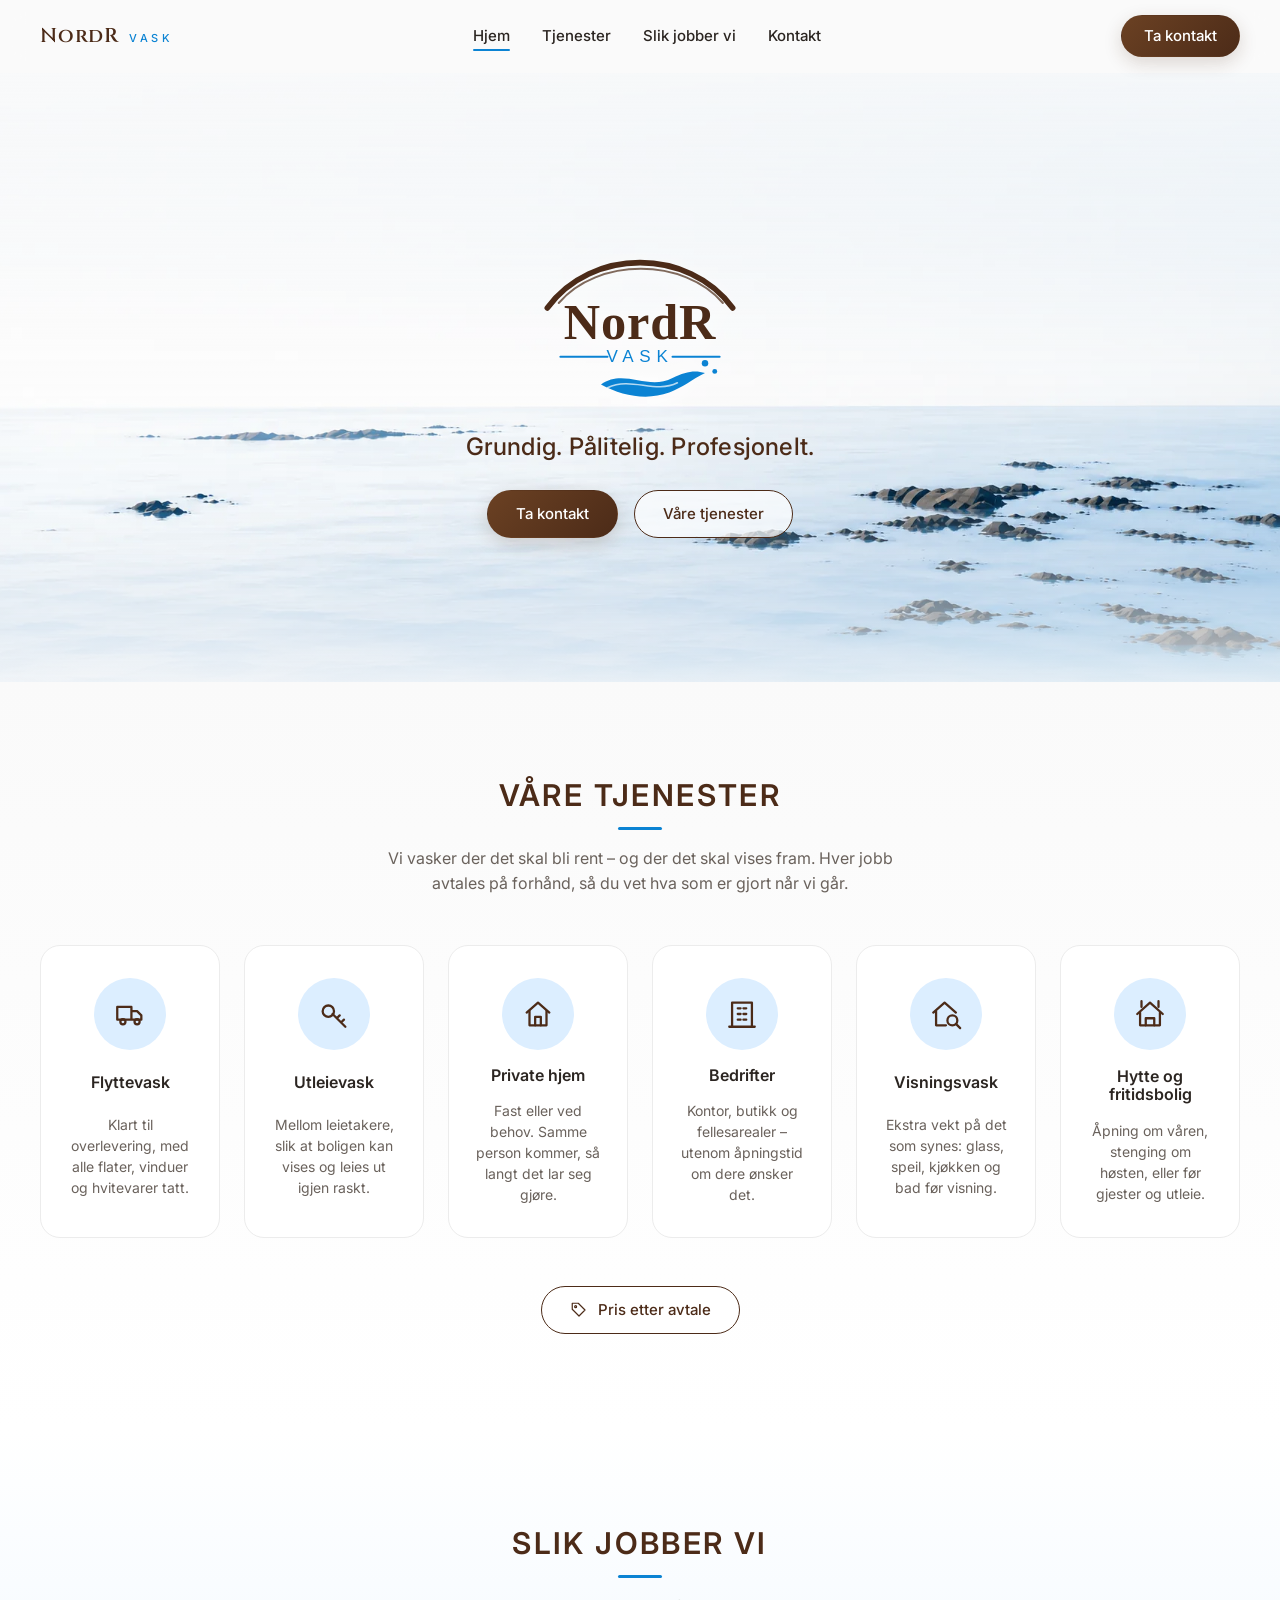
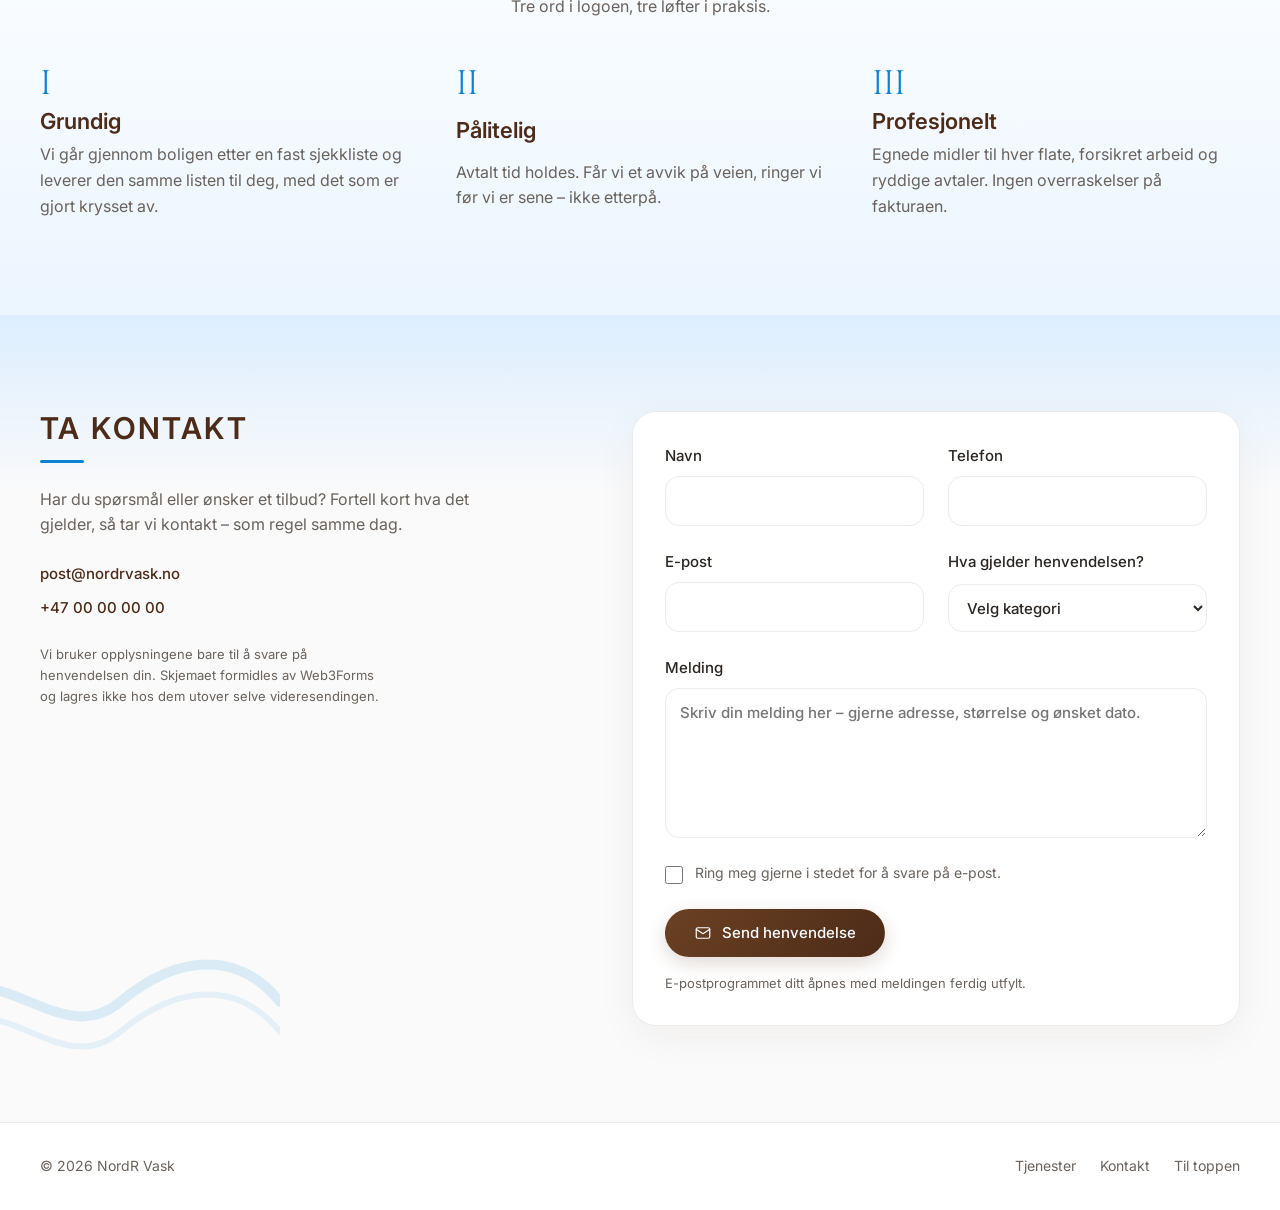
==== index.html @ 66d56839 "NordR Vask – statisk nettside for GitHub Pages Co-Authored-By: Claude Opus 5 (1M context) <noreply@a" ====
<!doctype html>
<html lang="nb">
<head>
  <meta charset="utf-8">
  <meta name="viewport" content="width=device-width, initial-scale=1">
  <title>NordR Vask – Grundig. Pålitelig. Profesjonelt.</title>
  <meta name="description" content="NordR Vask utfører flyttevask, utleievask, visningsvask og vask for private hjem, bedrifter og hytter. Pris etter avtale – ta kontakt for et tilbud.">
  <link rel="canonical" href="https://nordrvask.no/">
  <link rel="icon" href="assets/img/favicon.svg" type="image/svg+xml">
  <meta property="og:type" content="website">
  <meta property="og:title" content="NordR Vask">
  <meta property="og:description" content="Grundig. Pålitelig. Profesjonelt. Flyttevask, utleievask, visningsvask og vask for hjem, bedrifter og hytter.">
  <meta property="og:image" content="https://nordrvask.no/assets/img/og-image.jpg">
  <meta property="og:locale" content="nb_NO">
  <link rel="preconnect" href="https://fonts.googleapis.com">
  <link rel="preconnect" href="https://fonts.gstatic.com" crossorigin>
  <link rel="stylesheet" href="https://fonts.googleapis.com/css2?family=Inter:wght@400;500;600&family=Cinzel:wght@500;600&display=swap">
  <link rel="preload" as="image" href="assets/img/hero-ocean.webp" type="image/webp">
  <link rel="stylesheet" href="assets/css/style.css">
  <script type="application/ld+json">
  {
    "@context": "https://schema.org",
    "@type": "LocalBusiness",
    "name": "NordR Vask",
    "url": "https://nordrvask.no/",
    "email": "post@nordrvask.no",
    "telephone": "+47 00 00 00 00",
    "slogan": "Grundig. Pålitelig. Profesjonelt.",
    "makesOffer": [
      {"@type": "Offer", "itemOffered": {"@type": "Service", "name": "Flyttevask"}},
      {"@type": "Offer", "itemOffered": {"@type": "Service", "name": "Utleievask"}},
      {"@type": "Offer", "itemOffered": {"@type": "Service", "name": "Vask for private hjem"}},
      {"@type": "Offer", "itemOffered": {"@type": "Service", "name": "Vask for bedrifter"}},
      {"@type": "Offer", "itemOffered": {"@type": "Service", "name": "Visningsvask"}},
      {"@type": "Offer", "itemOffered": {"@type": "Service", "name": "Hytte- og fritidsboligvask"}}
    ]
  }
  </script>
</head>
<body>

<header class="topbar" id="topp">
  <div class="wrap">
    <a class="brand" href="#topp" aria-label="NordR Vask – til toppen">NordR <small>VASK</small></a>
    <nav aria-label="Hovedmeny">
      <ul>
        <li><a href="#topp" aria-current="page">Hjem</a></li>
        <li><a href="#tjenester">Tjenester</a></li>
        <li><a href="#slik">Slik jobber vi</a></li>
        <li><a href="#kontakt">Kontakt</a></li>
      </ul>
    </nav>
    <a class="btn btn-primary" href="#kontakt">Ta kontakt</a>
    <button class="menu-btn" id="menyknapp" type="button" aria-label="Åpne meny" aria-expanded="false" aria-controls="topp">
      <svg viewBox="0 0 24 24" fill="none" stroke="currentColor" stroke-width="1.8" stroke-linecap="round" aria-hidden="true"><path d="M4 7h16M4 12h16M4 17h16"/></svg>
    </button>
  </div>
</header>

<main>
  <section class="hero" id="hjem" aria-label="Velkommen">
    <div class="hero-bg" role="img" aria-label="Stille hav med små skjær i lyst nordlys"></div>
    <div class="inner">
      <img class="logo" src="assets/img/logo.svg" width="260" height="171" alt="NordR Vask">
      <p class="tagline">Grundig. Pålitelig. Profesjonelt.</p>
      <div class="cta">
        <a class="btn btn-primary" href="#kontakt">Ta kontakt</a>
        <a class="btn btn-outline" href="#tjenester">Våre tjenester</a>
      </div>
    </div>
  </section>

  <section class="tjenester" id="tjenester">
    <div class="wrap">
      <div class="sec-head reveal">
        <h2>Våre tjenester</h2>
        <p>Vi vasker der det skal bli rent – og der det skal vises fram. Hver jobb avtales på forhånd, så du vet hva som er gjort når vi går.</p>
      </div>
      <div class="grid">
        <article class="card reveal">
          <div class="ikon" aria-hidden="true"><svg viewBox="0 0 24 24"><path d="M3 7h10v9H3zM13 10h4l3 3v3h-7z"/><circle cx="7" cy="17.5" r="1.8"/><circle cx="17" cy="17.5" r="1.8"/></svg></div>
          <h3>Flyttevask</h3>
          <p>Klart til overlevering, med alle flater, vinduer og hvitevarer tatt.</p>
        </article>
        <article class="card reveal">
          <div class="ikon" aria-hidden="true"><svg viewBox="0 0 24 24"><circle cx="8" cy="10" r="4"/><path d="M11 12l9 9M17 18l2-2M14 15l2-2"/></svg></div>
          <h3>Utleievask</h3>
          <p>Mellom leietakere, slik at boligen kan vises og leies ut igjen raskt.</p>
        </article>
        <article class="card reveal">
          <div class="ikon" aria-hidden="true"><svg viewBox="0 0 24 24"><path d="M4 11l8-7 8 7"/><path d="M6 10v10h12V10"/><path d="M10 20v-6h4v6"/></svg></div>
          <h3>Private hjem</h3>
          <p>Fast eller ved behov. Samme person kommer, så langt det lar seg gjøre.</p>
        </article>
        <article class="card reveal">
          <div class="ikon" aria-hidden="true"><svg viewBox="0 0 24 24"><path d="M5 21V4h14v17"/><path d="M9 8h2M13 8h2M9 12h2M13 12h2M9 16h2M13 16h2"/><path d="M3 21h18"/></svg></div>
          <h3>Bedrifter</h3>
          <p>Kontor, butikk og fellesarealer – utenom åpningstid om dere ønsker det.</p>
        </article>
        <article class="card reveal">
          <div class="ikon" aria-hidden="true"><svg viewBox="0 0 24 24"><path d="M3 11l8-7 8 7"/><path d="M5 10v10h7"/><circle cx="16.5" cy="16.5" r="3.5"/><path d="M19 19l3 3"/></svg></div>
          <h3>Visningsvask</h3>
          <p>Ekstra vekt på det som synes: glass, speil, kjøkken og bad før visning.</p>
        </article>
        <article class="card reveal">
          <div class="ikon" aria-hidden="true"><svg viewBox="0 0 24 24"><path d="M3 12l9-8 9 8"/><path d="M5 11v9h14v-9"/><path d="M9 20v-5h6v5"/><path d="M6 3v4M18 3v4"/></svg></div>
          <h3>Hytte og fritidsbolig</h3>
          <p>Åpning om våren, stenging om høsten, eller før gjester og utleie.</p>
        </article>
      </div>
      <div class="pris reveal">
        <a class="btn btn-outline" href="#kontakt">
          <svg viewBox="0 0 24 24" fill="none" stroke="currentColor" stroke-width="1.6" stroke-linecap="round" stroke-linejoin="round" aria-hidden="true"><path d="M20 12l-8 8-9-9V3h8z"/><circle cx="7.5" cy="7.5" r="1.3"/></svg>
          Pris etter avtale
        </a>
      </div>
    </div>
  </section>

  <section class="slik" id="slik">
    <div class="wrap">
      <div class="sec-head reveal">
        <h2>Slik jobber vi</h2>
        <p>Tre ord i logoen, tre løfter i praksis.</p>
      </div>
      <div class="verdier">
        <div class="verdi reveal">
          <span class="num" aria-hidden="true">I</span>
          <h3>Grundig</h3>
          <p>Vi går gjennom boligen etter en fast sjekkliste og leverer den samme listen til deg, med det som er gjort krysset av.</p>
        </div>
        <div class="verdi reveal">
          <span class="num" aria-hidden="true">II</span>
          <h3>Pålitelig</h3>
          <p>Avtalt tid holdes. Får vi et avvik på veien, ringer vi før vi er sene – ikke etterpå.</p>
        </div>
        <div class="verdi reveal">
          <span class="num" aria-hidden="true">III</span>
          <h3>Profesjonelt</h3>
          <p>Egnede midler til hver flate, forsikret arbeid og ryddige avtaler. Ingen overraskelser på fakturaen.</p>
        </div>
      </div>
    </div>
  </section>

  <section class="kontakt" id="kontakt">
    <svg class="bolge" viewBox="0 0 340 160" aria-hidden="true"><path d="M0 80 C 60 30, 120 130, 180 80 S 300 30, 340 80" fill="none" stroke="#0B83D3" stroke-width="10" stroke-linecap="round" opacity=".25"/><path d="M0 110 C 60 60, 120 160, 180 110 S 300 60, 340 110" fill="none" stroke="#0B83D3" stroke-width="6" stroke-linecap="round" opacity=".18"/></svg>
    <div class="wrap">
      <div class="kontakt-tekst reveal">
        <h2>Ta kontakt</h2>
        <p>Har du spørsmål eller ønsker et tilbud? Fortell kort hva det gjelder, så tar vi kontakt – som regel samme dag.</p>
        <div class="kontakt-info">
          <a href="mailto:post@nordrvask.no">post@nordrvask.no</a>
          <a href="tel:+4700000000">+47 00 00 00 00</a>
        </div>
        <p class="hint">Vi bruker opplysningene bare til å svare på henvendelsen din. Skjemaet formidles av Web3Forms og lagres ikke hos dem utover selve videresendingen.</p>
      </div>

      <!-- Skjemaet sendes via Web3Forms når data-key er satt. Uten nøkkel åpnes e-postprogrammet (mailto). -->
      <form id="kontaktskjema" class="reveal" action="https://api.web3forms.com/submit" method="post" data-key="" novalidate>
        <input type="hidden" name="access_key" value="">
        <input type="hidden" name="subject" value="Henvendelse fra nettsiden">
        <input type="hidden" name="from_name" value="NordR Vask – nettside">
        <input type="hidden" name="redirect" value="https://nordrvask.no/takk.html">
        <div class="felt-rad">
          <label for="navn">Navn
            <input type="text" id="navn" name="name" autocomplete="name" required maxlength="120">
          </label>
          <label for="telefon">Telefon
            <input type="tel" id="telefon" name="Telefon" autocomplete="tel" inputmode="tel" maxlength="30">
          </label>
        </div>
        <div class="felt-rad">
          <label for="epost">E-post
            <input type="email" id="epost" name="email" autocomplete="email" required maxlength="160">
          </label>
          <label for="kategori">Hva gjelder henvendelsen?
            <select id="kategori" name="Gjelder" required>
              <option value="" selected disabled>Velg kategori</option>
              <option>Flyttevask</option>
              <option>Utleievask</option>
              <option>Vask for private hjem</option>
              <option>Vask for bedrifter</option>
              <option>Visningsvask</option>
              <option>Hytte- og fritidsboligvask</option>
              <option>Annet</option>
            </select>
          </label>
        </div>
        <label for="melding">Melding
          <textarea id="melding" name="message" placeholder="Skriv din melding her – gjerne adresse, størrelse og ønsket dato." required maxlength="4000"></textarea>
        </label>
        <label class="check" for="ring">
          <input type="checkbox" id="ring" name="Ring meg" value="Ja">
          <span>Ring meg gjerne i stedet for å svare på e-post.</span>
        </label>

        <!-- Spamfelle: skjult for mennesker, fylles bare av roboter -->
        <div class="hp" aria-hidden="true">
          <label for="botcheck">Ikke fyll ut<input type="checkbox" id="botcheck" name="botcheck" tabindex="-1"></label>
        </div>

        <p class="feil" id="skjema-feil" role="alert" hidden></p>

        <div class="form-foot">
          <button class="btn btn-primary" type="submit" id="send">
            <svg viewBox="0 0 24 24" fill="none" stroke="currentColor" stroke-width="1.6" stroke-linecap="round" stroke-linejoin="round" aria-hidden="true"><rect x="3" y="5" width="18" height="14" rx="2"/><path d="M3 7l9 6 9-6"/></svg>
            <span>Send henvendelse</span>
          </button>
          <span class="hint" id="send-hint">Vi svarer som regel samme dag.</span>
        </div>
      </form>

      <div class="takk" id="takk" hidden tabindex="-1">
        <div class="takk-ikon" aria-hidden="true">
          <svg viewBox="0 0 24 24" fill="none" stroke="currentColor" stroke-width="1.8" stroke-linecap="round" stroke-linejoin="round"><path d="M5 12.5l4.5 4.5L19 7.5"/></svg>
        </div>
        <h3>Takk, <span id="takk-navn">vi har mottatt henvendelsen</span>!</h3>
        <p id="takk-tekst">Vi har mottatt henvendelsen din og svarer som regel samme dag.</p>
        <p class="hint">Vi svarer til <span id="takk-epost"></span>.</p>
        <button class="btn btn-outline" type="button" id="ny-henvendelse">Send en ny henvendelse</button>
      </div>
    </div>
  </section>
</main>

<footer>
  <div class="wrap">
    <span>© 2026 NordR Vask</span>
    <ul>
      <li><a href="#tjenester">Tjenester</a></li>
      <li><a href="#kontakt">Kontakt</a></li>
      <li><a href="#topp">Til toppen</a></li>
    </ul>
  </div>
</footer>

<script src="assets/js/main.js" defer></script>
</body>
</html>
---- assets/css/style.css ----
/* NordR Vask – stilark. Verdier fra NORDR_VASK_Designpakke v1.0. */
:root{
  --brun:#4C2B18; --brun-2:#6B4123; --bla:#0B83D3; --lysbla:#DCEEFF;
  --bg:#FAFAFA; --hvit:#FFFFFF; --border:#ECECEC;
  --tekst:#2B2521; --tekst-2:#6A625C; --feil:#B3261E;
  --maxw:1280px; --gutter:40px;
  --s1:8px; --s2:16px; --s3:24px; --s4:32px; --s5:48px; --s6:64px; --s7:96px;
  --ease:cubic-bezier(.22,.61,.36,1);
}
*{box-sizing:border-box}
html{scroll-behavior:smooth;color-scheme:light}
body{margin:0;background:var(--bg);color:var(--tekst);font-family:Inter,system-ui,-apple-system,"Segoe UI",Roboto,sans-serif;font-size:16px;line-height:1.6;-webkit-font-smoothing:antialiased}
h1,h2,h3{margin:0;font-weight:600;line-height:1.15;text-wrap:balance;color:var(--brun)}
h1{font-size:clamp(28px,4vw,44px)}
h2{font-size:clamp(26px,3vw,34px)}
h3{font-size:clamp(19px,2vw,24px)}
p{margin:0}
a{color:var(--bla)}
img{max-width:100%;height:auto}
[hidden]{display:none!important}
.wrap{max-width:var(--maxw);margin-inline:auto;padding-inline:var(--gutter)}
@media (max-width:640px){:root{--gutter:20px}}

/* Knapper */
.btn{display:inline-flex;align-items:center;justify-content:center;gap:10px;height:48px;padding:0 28px;border-radius:999px;font:inherit;font-weight:500;font-size:15px;text-decoration:none;cursor:pointer;border:1px solid transparent;transition:transform .25s var(--ease),box-shadow .25s var(--ease),background-color .25s var(--ease),border-color .25s var(--ease),opacity .25s var(--ease)}
.btn:focus-visible{outline:3px solid var(--bla);outline-offset:3px}
.btn[disabled]{opacity:.6;cursor:progress;transform:none!important}
.btn-primary{background:linear-gradient(135deg,var(--brun-2),var(--brun));color:#fff;box-shadow:0 6px 18px rgba(76,43,24,.18)}
.btn-primary:hover{transform:translateY(-2px);box-shadow:0 10px 24px rgba(76,43,24,.24)}
.btn-outline{background:rgba(255,255,255,.7);color:var(--brun);border-color:var(--brun);backdrop-filter:blur(6px)}
.btn-outline:hover{background:#fff;transform:translateY(-2px);box-shadow:0 6px 16px rgba(76,43,24,.10)}
.btn svg{width:18px;height:18px}

/* Header */
.topbar{position:sticky;top:0;z-index:20;background:rgba(250,250,250,.78);backdrop-filter:blur(12px);-webkit-backdrop-filter:blur(12px);border-bottom:1px solid transparent;transition:border-color .3s var(--ease),background-color .3s var(--ease)}
.topbar.scrolled{border-bottom-color:var(--border);background:rgba(255,255,255,.9)}
.topbar .wrap{display:flex;align-items:center;justify-content:space-between;height:72px;gap:var(--s3)}
.brand{display:flex;align-items:center;gap:10px;text-decoration:none;color:var(--brun);font-family:Cinzel,Georgia,serif;font-weight:600;font-size:20px;letter-spacing:.04em}
.brand small{font-family:Inter,sans-serif;font-weight:500;font-size:11px;letter-spacing:.32em;color:var(--bla);margin-top:5px}
nav ul{list-style:none;margin:0;padding:0;display:flex;gap:var(--s4)}
nav a{color:var(--tekst);text-decoration:none;font-weight:500;font-size:15px;padding:6px 0;position:relative}
nav a::after{content:"";position:absolute;left:0;right:0;bottom:0;height:2px;background:var(--bla);border-radius:2px;transform:scaleX(0);transform-origin:left;transition:transform .3s var(--ease)}
nav a:hover::after,nav a[aria-current]::after{transform:scaleX(1)}
.topbar .btn{height:42px;padding:0 22px}
.menu-btn{display:none;background:none;border:0;padding:8px;cursor:pointer;color:var(--brun)}
.menu-btn svg{width:26px;height:26px}
@media (max-width:820px){
  nav{display:none}
  .topbar .btn{display:none}
  .menu-btn{display:inline-flex}
  .topbar.open nav{display:block;position:absolute;left:0;right:0;top:72px;background:#fff;border-bottom:1px solid var(--border);padding:var(--s2) var(--gutter) var(--s3)}
  .topbar.open nav ul{flex-direction:column;gap:var(--s2)}
}

/* Hero */
.hero{position:relative;min-height:520px;display:grid;place-items:center;text-align:center;overflow:hidden;isolation:isolate}
.hero-bg{position:absolute;inset:0;z-index:-2;background-image:url("../img/hero-ocean.webp");background-size:cover;background-position:center 70%;transform:scale(1.04);animation:heroIn 1.8s var(--ease) both}
@media (max-width:640px){.hero-bg{background-image:url("../img/hero-ocean-900.webp")}}
.hero::before{content:"";position:absolute;inset:0;z-index:-1;background:linear-gradient(180deg,rgba(250,250,250,.92) 0%,rgba(250,250,250,.55) 45%,rgba(250,250,250,0) 70%,rgba(250,250,250,.85) 100%)}
.hero .inner{padding:var(--s6) var(--gutter) var(--s5);display:grid;justify-items:center;gap:var(--s3);animation:rise .9s var(--ease) both}
.logo{width:260px;max-width:100%;height:auto;filter:drop-shadow(0 4px 14px rgba(255,255,255,.9))}
.tagline{font-size:clamp(18px,2.4vw,24px);font-weight:500;color:var(--brun);letter-spacing:.01em}
.hero .cta{display:flex;gap:var(--s2);flex-wrap:wrap;justify-content:center}
@media (max-width:640px){.hero{min-height:360px}.logo{width:190px}.hero .inner{padding-block:var(--s5) var(--s4)}}
@keyframes rise{from{opacity:0;transform:translateY(14px)}to{opacity:1;transform:none}}
@keyframes heroIn{from{transform:scale(1.10)}to{transform:scale(1.04)}}

/* Seksjoner */
section{padding-block:var(--s7)}
@media (max-width:640px){section{padding-block:var(--s6)}}
.sec-head{display:grid;justify-items:center;text-align:center;gap:var(--s2);margin-bottom:var(--s5)}
.sec-head h2{text-transform:uppercase;letter-spacing:.08em;font-size:clamp(22px,2.6vw,30px)}
.sec-head h2::after{content:"";display:block;width:44px;height:3px;background:var(--bla);border-radius:3px;margin:14px auto 0}
.sec-head p{max-width:56ch;color:var(--tekst-2)}

.tjenester{background:linear-gradient(180deg,var(--bg) 0%,#fff 100%)}
.grid{display:grid;grid-template-columns:repeat(auto-fit,minmax(170px,1fr));gap:var(--s3)}
.card{background:#fff;border:1px solid var(--border);border-radius:20px;padding:var(--s4) var(--s3);display:grid;justify-items:center;text-align:center;gap:var(--s2);transition:transform .35s var(--ease),box-shadow .35s var(--ease),border-color .35s var(--ease)}
.card:hover{transform:translateY(-4px);box-shadow:0 14px 30px rgba(11,131,211,.10);border-color:var(--lysbla)}
.ikon{width:72px;height:72px;border-radius:50%;background:var(--lysbla);display:grid;place-items:center;color:var(--brun);transition:background-color .35s var(--ease)}
.card:hover .ikon{background:#cfe6ff}
.ikon svg{width:34px;height:34px;fill:none;stroke:currentColor;stroke-width:1.6;stroke-linecap:round;stroke-linejoin:round}
.card h3{font-size:16px;font-weight:600;color:var(--tekst)}
.card p{font-size:14px;color:var(--tekst-2);line-height:1.5}
.pris{display:flex;justify-content:center;margin-top:var(--s5)}

.slik{background:#fff;position:relative}
.slik::before{content:"";position:absolute;inset:0;background:linear-gradient(180deg,#fff 0%,var(--lysbla) 100%);opacity:.55;pointer-events:none}
.slik .wrap{position:relative}
.verdier{display:grid;grid-template-columns:repeat(auto-fit,minmax(260px,1fr));gap:var(--s5)}
.verdi{display:grid;gap:var(--s1)}
.verdi .num{font-family:Cinzel,Georgia,serif;font-size:34px;color:var(--bla);line-height:1}
.verdi h3{font-size:22px}
.verdi p{color:var(--tekst-2);max-width:42ch}

/* Kontakt */
.kontakt{background:linear-gradient(180deg,var(--lysbla) 0%,var(--bg) 22%,var(--bg) 100%);position:relative;overflow:hidden}
.kontakt .bolge{position:absolute;left:-60px;bottom:40px;width:340px;opacity:.5;pointer-events:none}
.kontakt .wrap{display:grid;grid-template-columns:1fr 1.15fr;gap:var(--s6);align-items:start;position:relative}
@media (max-width:860px){.kontakt .wrap{grid-template-columns:1fr}}
.kontakt-tekst{display:grid;gap:var(--s3)}
.kontakt-tekst h2{text-transform:uppercase;letter-spacing:.08em;font-size:clamp(22px,2.6vw,30px)}
.kontakt-tekst h2::after{content:"";display:block;width:44px;height:3px;background:var(--bla);border-radius:3px;margin-top:14px}
.kontakt-tekst p{color:var(--tekst-2);max-width:44ch}
.kontakt-info{display:grid;gap:10px;font-size:15px}
.kontakt-info a{color:var(--brun);text-decoration:none;font-weight:500}
.kontakt-info a:hover{text-decoration:underline}
.hint{font-size:13px;color:var(--tekst-2)}

form{background:#fff;border:1px solid var(--border);border-radius:24px;padding:var(--s4);display:grid;gap:var(--s3);box-shadow:0 10px 40px rgba(76,43,24,.05)}
.felt-rad{display:grid;grid-template-columns:1fr 1fr;gap:var(--s3)}
@media (max-width:560px){.felt-rad{grid-template-columns:1fr}}
label{display:grid;gap:8px;font-weight:500;font-size:15px}
select,textarea,input[type=text],input[type=email],input[type=tel]{font:inherit;font-size:15px;color:var(--tekst);background:#fff;border:1px solid var(--border);border-radius:14px;padding:12px 14px;width:100%;transition:border-color .25s var(--ease),box-shadow .25s var(--ease)}
textarea{min-height:150px;resize:vertical}
select:focus,textarea:focus,input:focus{outline:none;border-color:var(--bla);box-shadow:0 0 0 4px rgba(11,131,211,.15)}
.ugyldig{border-color:var(--feil)!important}
.check{display:flex;align-items:flex-start;gap:12px;font-weight:400;font-size:14px;color:var(--tekst-2)}
.check input{margin:4px 0 0;width:18px;height:18px;accent-color:var(--bla);flex:none}
.hp{position:absolute;left:-9999px;top:auto;width:1px;height:1px;overflow:hidden}
.feil{color:var(--feil);font-size:14px;font-weight:500;background:#FCEEED;border:1px solid #F3C9C6;border-radius:12px;padding:10px 14px}
.form-foot{display:flex;flex-wrap:wrap;gap:var(--s2);align-items:center;justify-content:space-between}

.takk{background:#fff;border:1px solid var(--border);border-radius:24px;padding:var(--s5) var(--s4);display:grid;justify-items:start;gap:var(--s2);box-shadow:0 10px 40px rgba(76,43,24,.05);animation:rise .6s var(--ease) both}
.takk-ikon{width:56px;height:56px;border-radius:50%;background:var(--lysbla);color:var(--bla);display:grid;place-items:center;margin-bottom:var(--s1)}
.takk-ikon svg{width:28px;height:28px}
.takk h3{font-size:24px}
.takk p{color:var(--tekst-2);max-width:44ch}
.takk .btn{margin-top:var(--s2)}
.takk:focus{outline:none}

footer{border-top:1px solid var(--border);background:#fff;padding-block:var(--s4)}
footer .wrap{display:flex;flex-wrap:wrap;gap:var(--s2) var(--s4);justify-content:space-between;align-items:center;font-size:14px;color:var(--tekst-2)}
footer ul{list-style:none;margin:0;padding:0;display:flex;gap:var(--s3)}
footer a{color:var(--tekst-2);text-decoration:none}
footer a:hover{color:var(--brun)}

/* Scroll-reveal: synlig som hvilestand, bare et mildt løft når elementet kommer inn */
.reveal{transition:transform .8s var(--ease),opacity .8s var(--ease)}
.js .reveal:not(.in){transform:translateY(18px);opacity:.001}
@media (prefers-reduced-motion:reduce){
  *{animation:none!important;transition:none!important}
  html{scroll-behavior:auto}
  .js .reveal:not(.in){transform:none;opacity:1}
}
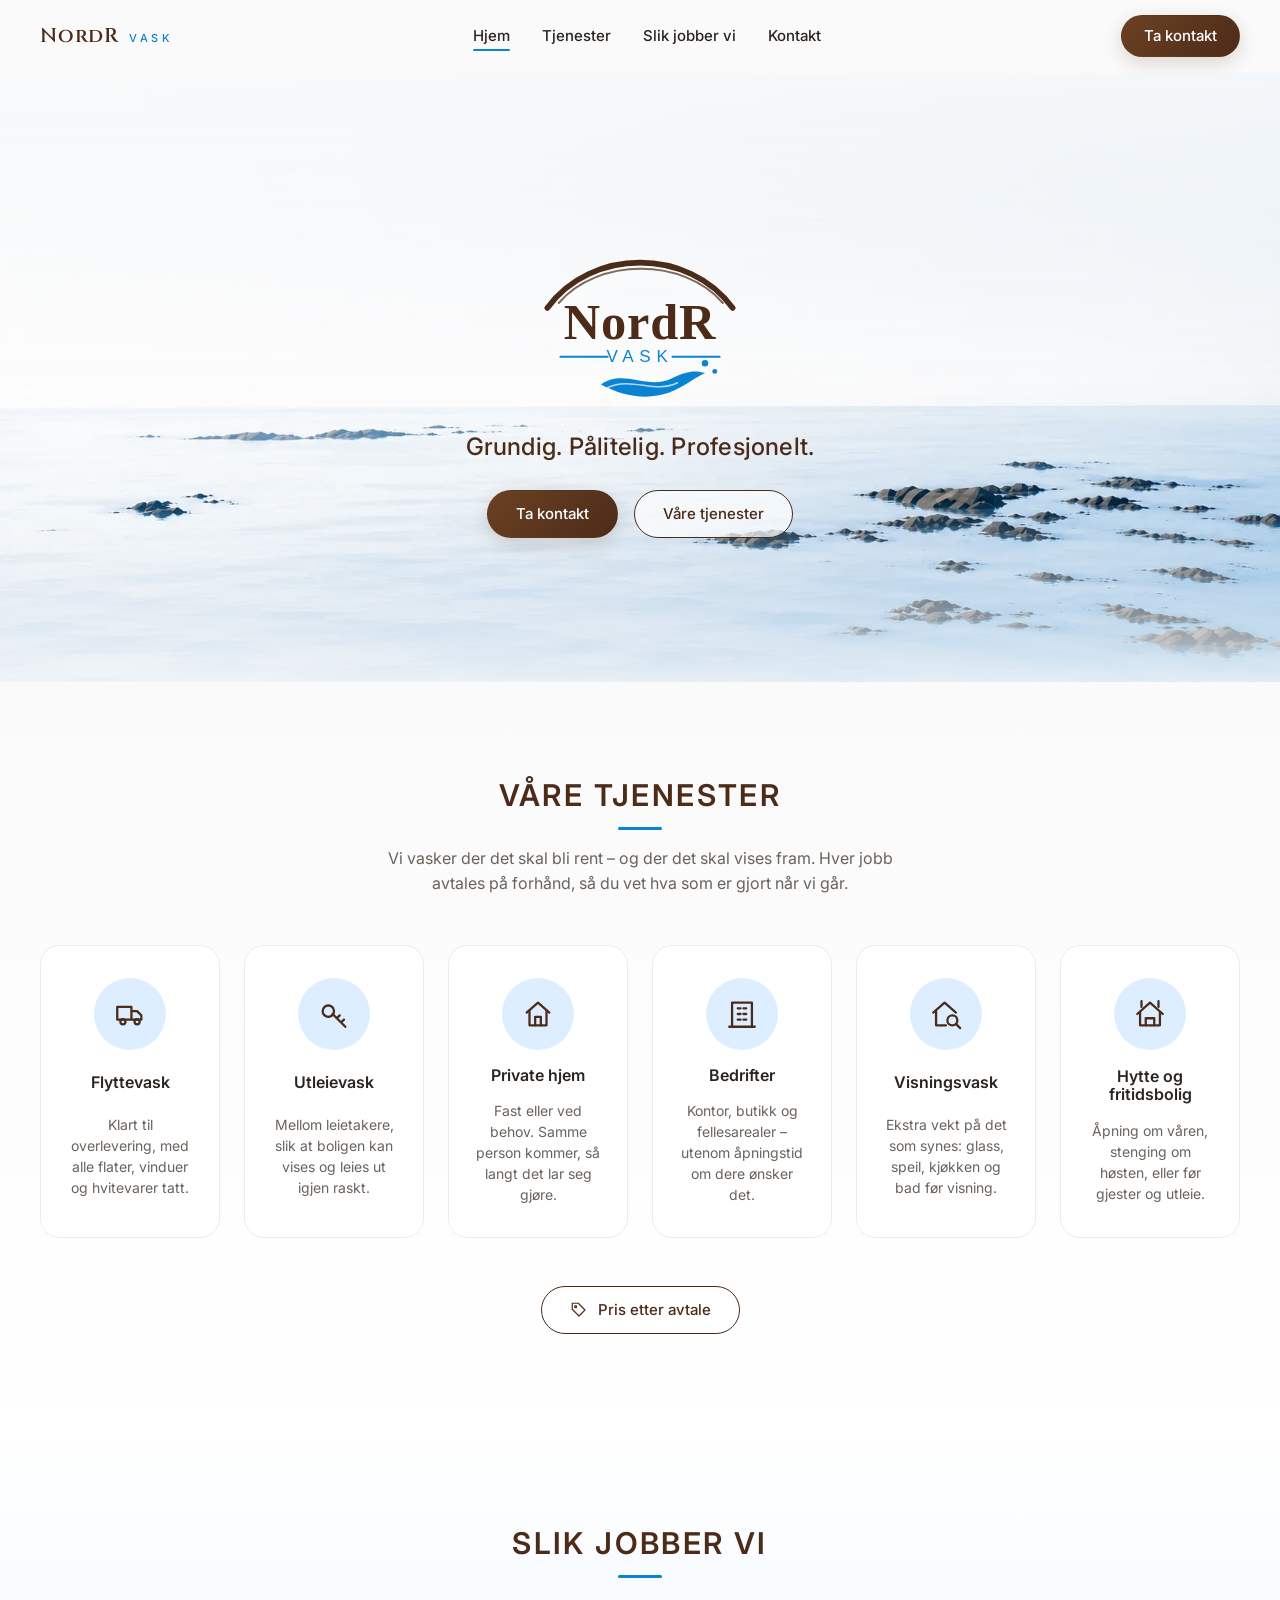
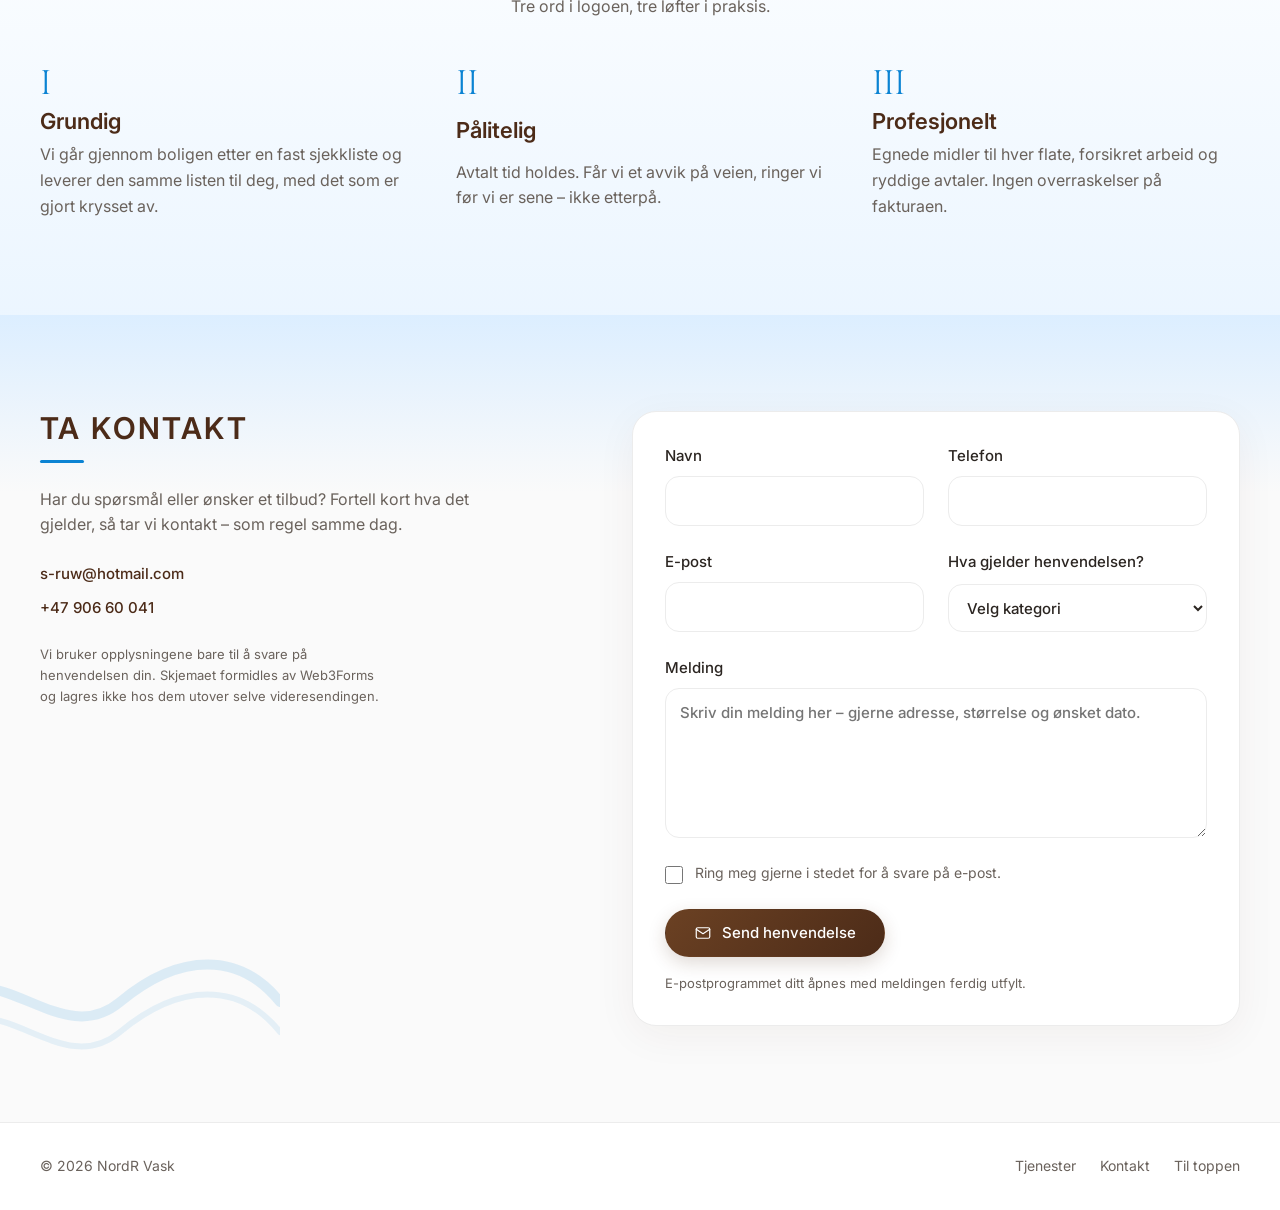
==== commit e33b277e: "Legg inn telefon og e-postadresse for kontakt Co-Authored-By: Claude Opus 5 (1M context) <noreply@an" ====
--- a/index.html
+++ b/index.html
@@ -23,8 +23,8 @@
     "@type": "LocalBusiness",
     "name": "NordR Vask",
     "url": "https://nordrvask.no/",
-    "email": "post@nordrvask.no",
-    "telephone": "+47 00 00 00 00",
+    "email": "s-ruw@hotmail.com",
+    "telephone": "+47 906 60 041",
     "slogan": "Grundig. Pålitelig. Profesjonelt.",
     "makesOffer": [
       {"@type": "Offer", "itemOffered": {"@type": "Service", "name": "Flyttevask"}},
@@ -150,8 +150,8 @@
         <h2>Ta kontakt</h2>
         <p>Har du spørsmål eller ønsker et tilbud? Fortell kort hva det gjelder, så tar vi kontakt – som regel samme dag.</p>
         <div class="kontakt-info">
-          <a href="mailto:post@nordrvask.no">post@nordrvask.no</a>
-          <a href="tel:+4700000000">+47 00 00 00 00</a>
+          <a href="mailto:s-ruw@hotmail.com">s-ruw@hotmail.com</a>
+          <a href="tel:+4790660041">+47 906 60 041</a>
         </div>
         <p class="hint">Vi bruker opplysningene bare til å svare på henvendelsen din. Skjemaet formidles av Web3Forms og lagres ikke hos dem utover selve videresendingen.</p>
       </div>
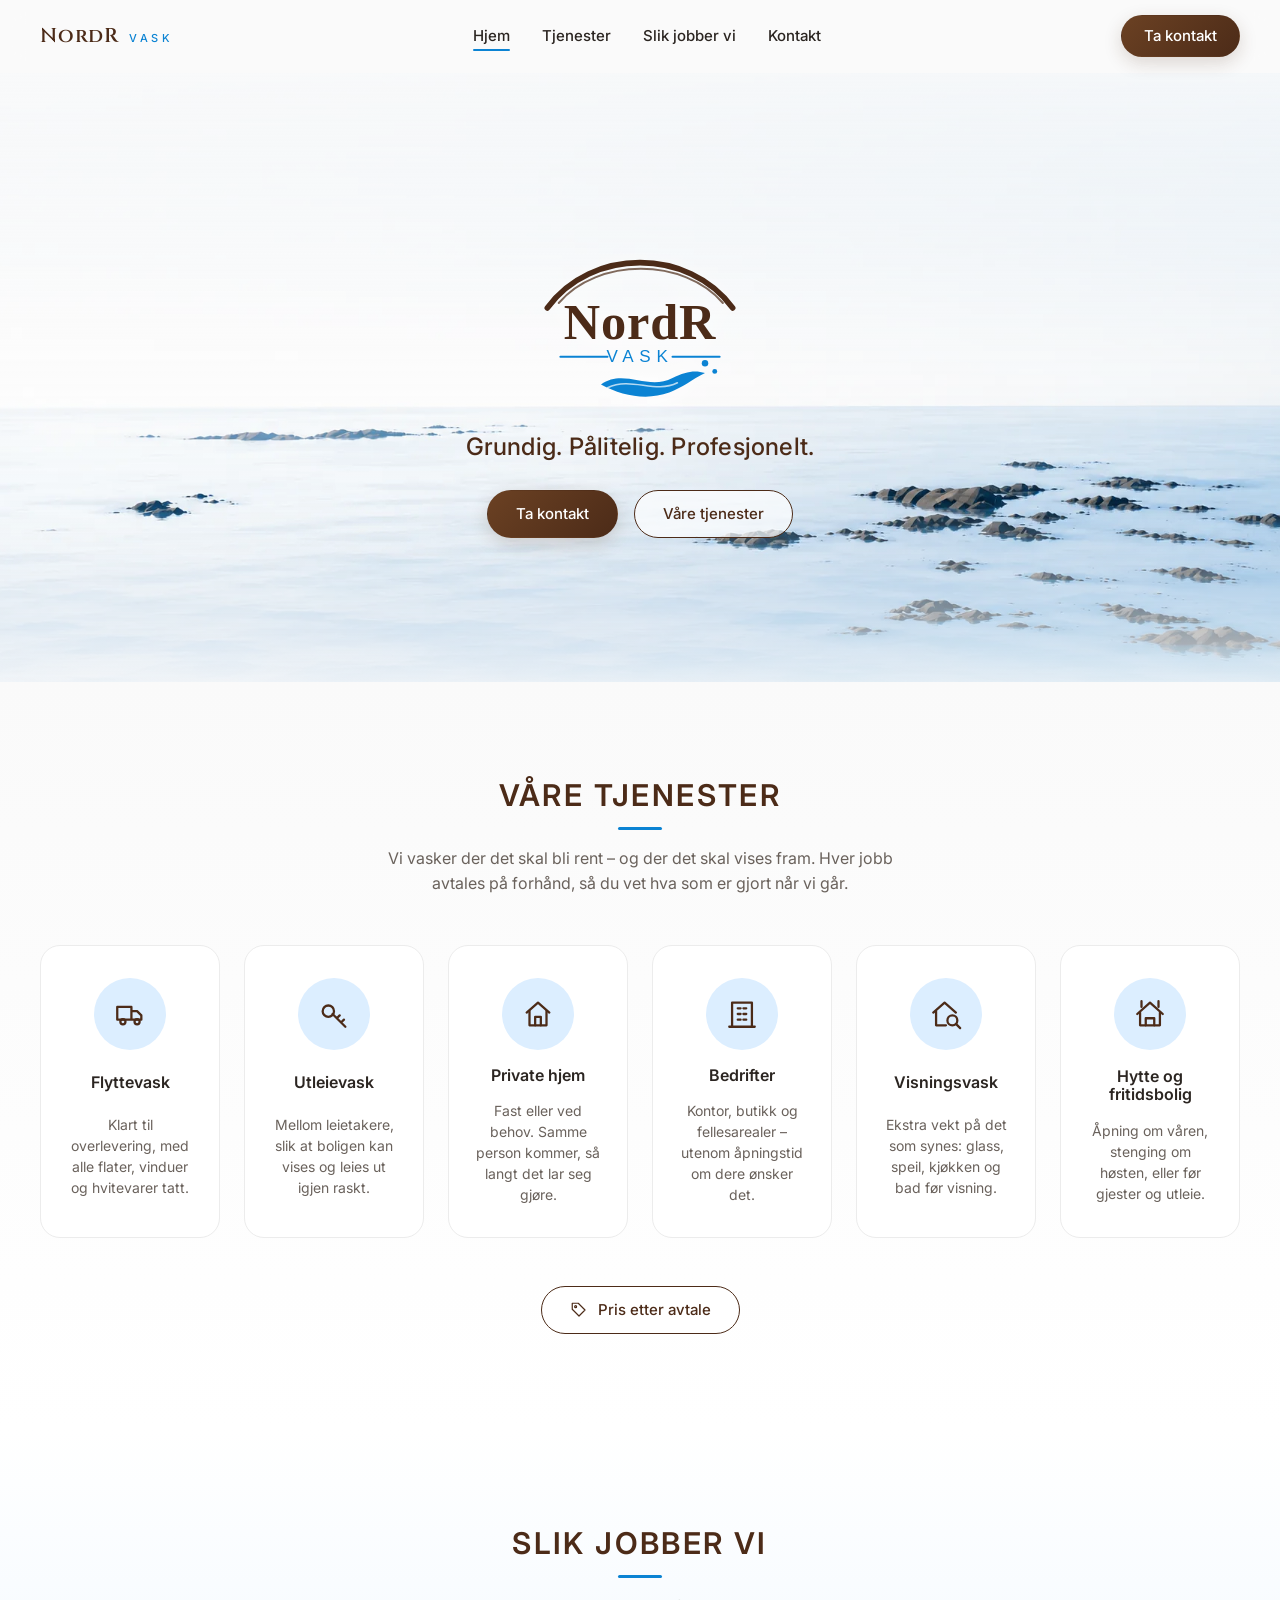
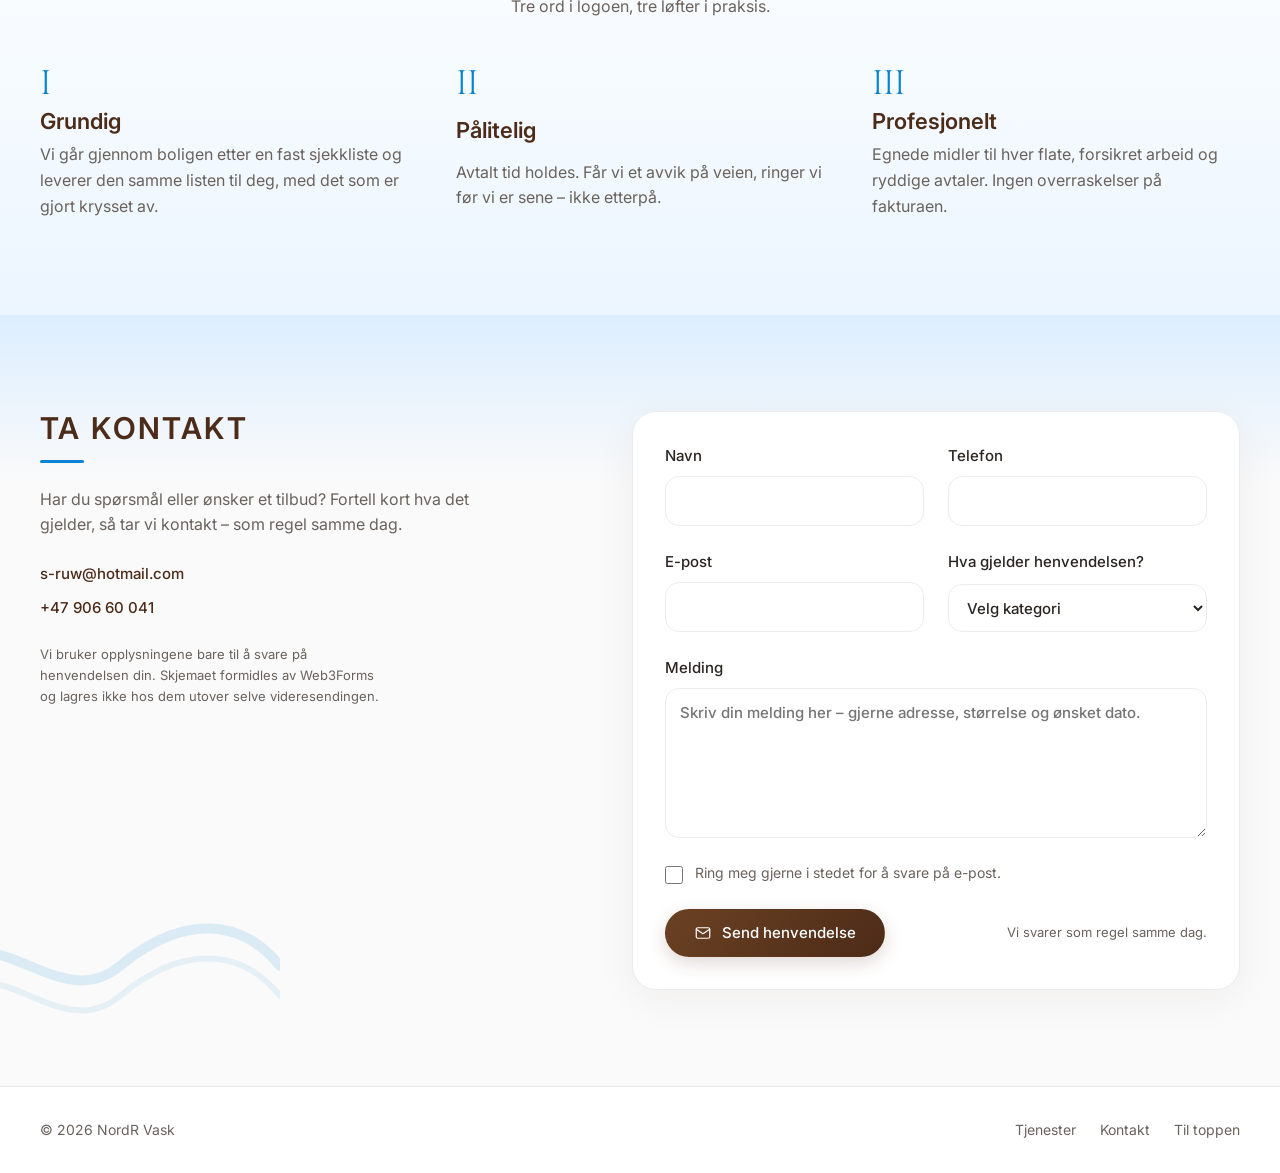
==== commit 6fc883c1: "Koble kontaktskjemaet til Web3Forms Co-Authored-By: Claude Opus 5 (1M context) <noreply@anthropic.co" ====
--- a/index.html
+++ b/index.html
@@ -157,8 +157,8 @@
       </div>
 
       <!-- Skjemaet sendes via Web3Forms når data-key er satt. Uten nøkkel åpnes e-postprogrammet (mailto). -->
-      <form id="kontaktskjema" class="reveal" action="https://api.web3forms.com/submit" method="post" data-key="" novalidate>
-        <input type="hidden" name="access_key" value="">
+      <form id="kontaktskjema" class="reveal" action="https://api.web3forms.com/submit" method="post" data-key="bd1b44f8-73b7-4f2d-a324-9ab97e1399d8" novalidate>
+        <input type="hidden" name="access_key" value="bd1b44f8-73b7-4f2d-a324-9ab97e1399d8">
         <input type="hidden" name="subject" value="Henvendelse fra nettsiden">
         <input type="hidden" name="from_name" value="NordR Vask – nettside">
         <input type="hidden" name="redirect" value="https://nordrvask.no/takk.html">
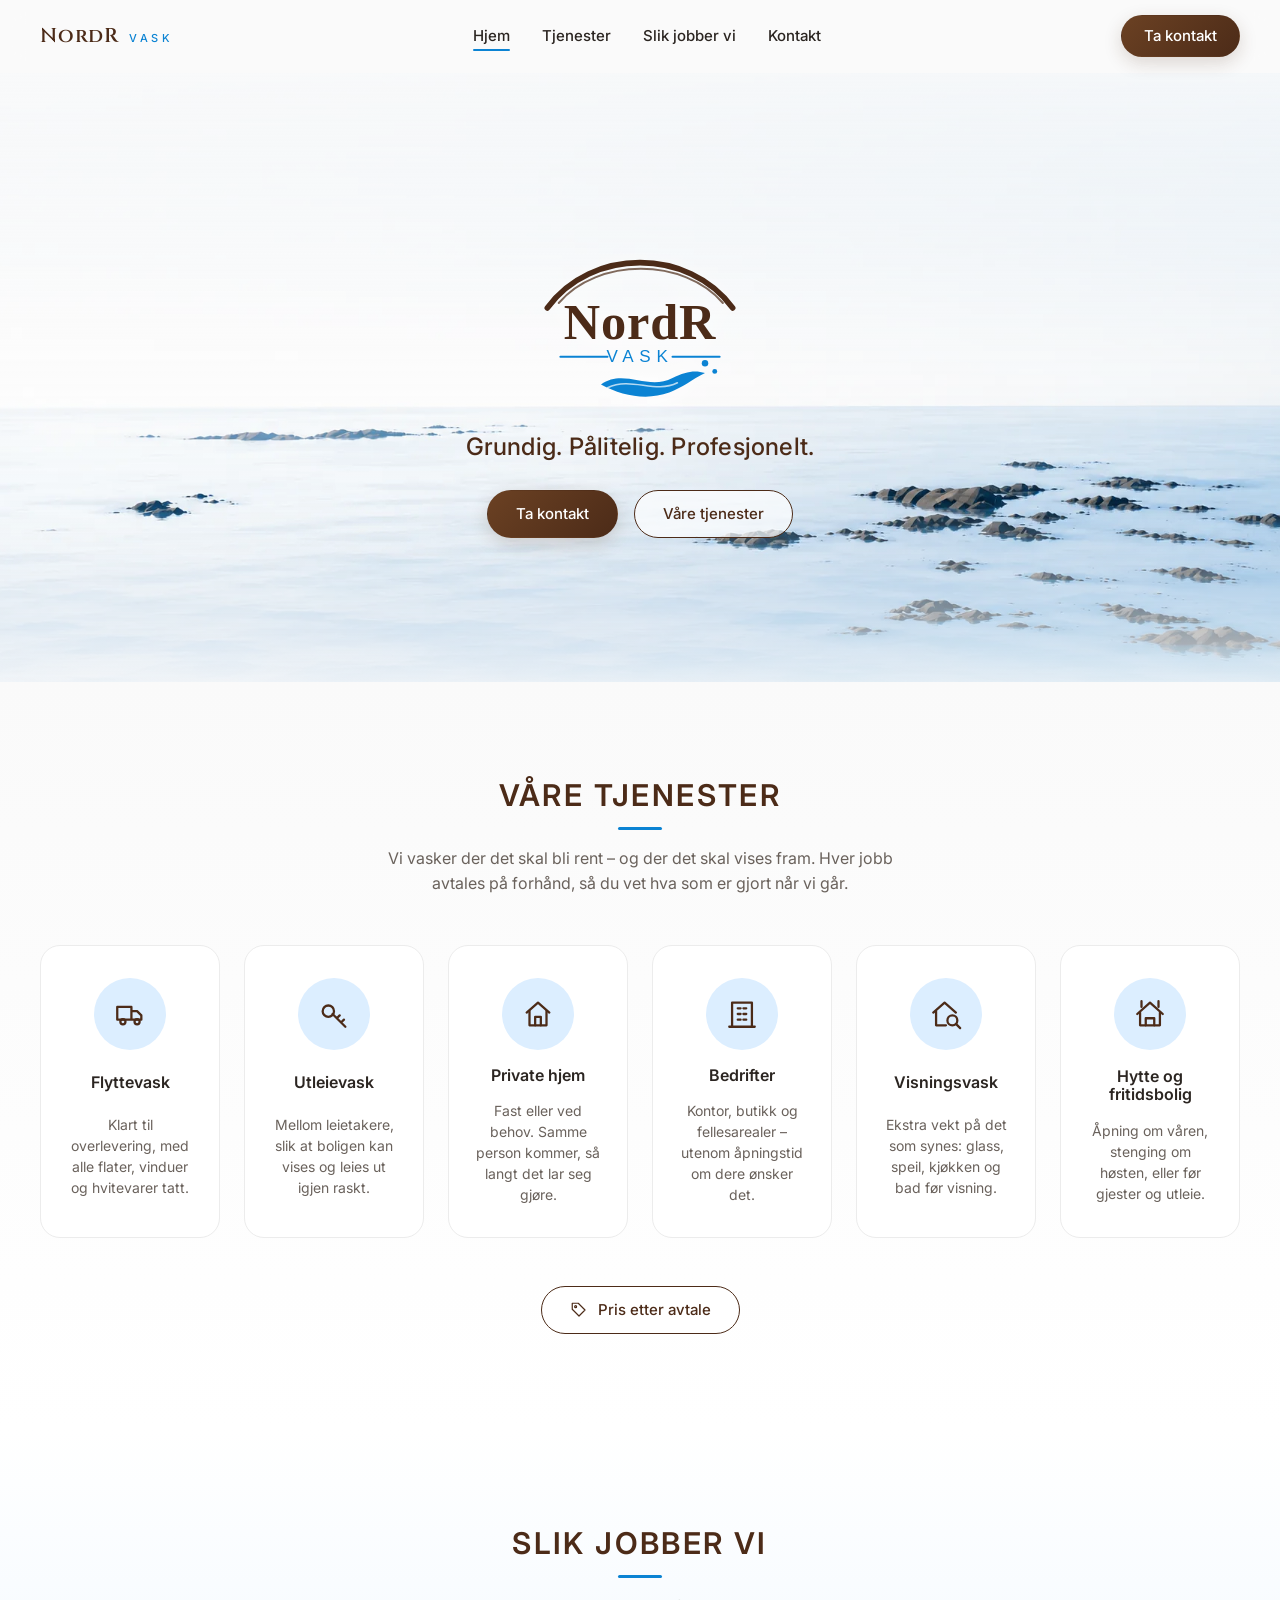
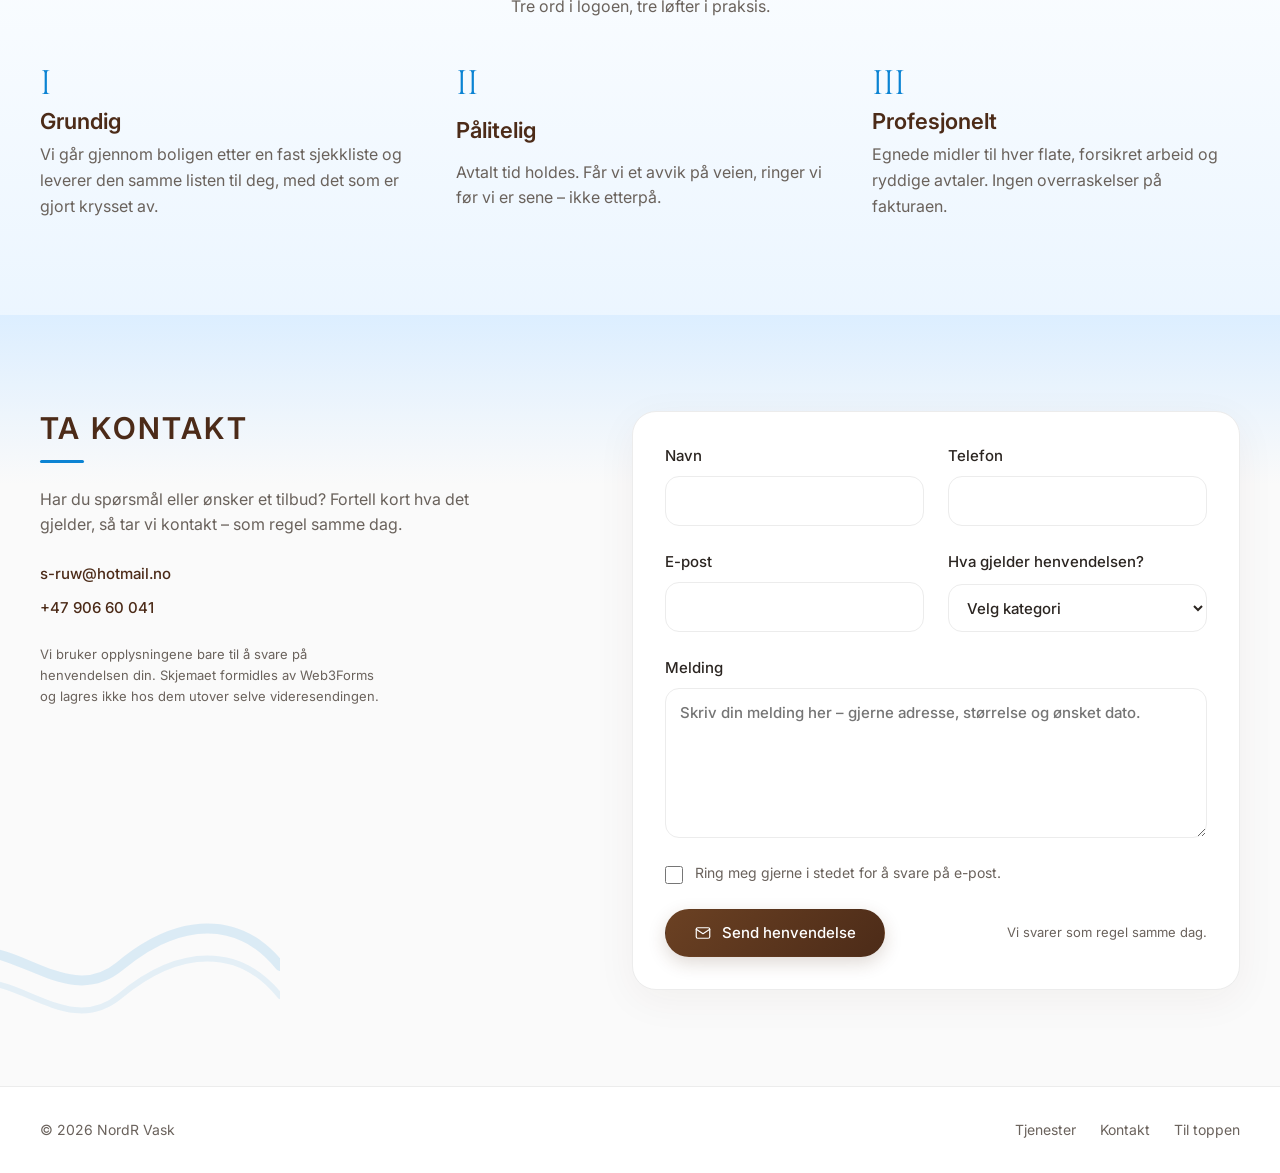
==== commit ffe2c968: "Rett e-postadresse til s-ruw@hotmail.no Co-Authored-By: Claude Opus 5 (1M context) <noreply@anthropi" ====
--- a/index.html
+++ b/index.html
@@ -23,7 +23,7 @@
     "@type": "LocalBusiness",
     "name": "NordR Vask",
     "url": "https://nordrvask.no/",
-    "email": "s-ruw@hotmail.com",
+    "email": "s-ruw@hotmail.no",
     "telephone": "+47 906 60 041",
     "slogan": "Grundig. Pålitelig. Profesjonelt.",
     "makesOffer": [
@@ -150,7 +150,7 @@
         <h2>Ta kontakt</h2>
         <p>Har du spørsmål eller ønsker et tilbud? Fortell kort hva det gjelder, så tar vi kontakt – som regel samme dag.</p>
         <div class="kontakt-info">
-          <a href="mailto:s-ruw@hotmail.com">s-ruw@hotmail.com</a>
+          <a href="mailto:s-ruw@hotmail.no">s-ruw@hotmail.no</a>
           <a href="tel:+4790660041">+47 906 60 041</a>
         </div>
         <p class="hint">Vi bruker opplysningene bare til å svare på henvendelsen din. Skjemaet formidles av Web3Forms og lagres ikke hos dem utover selve videresendingen.</p>
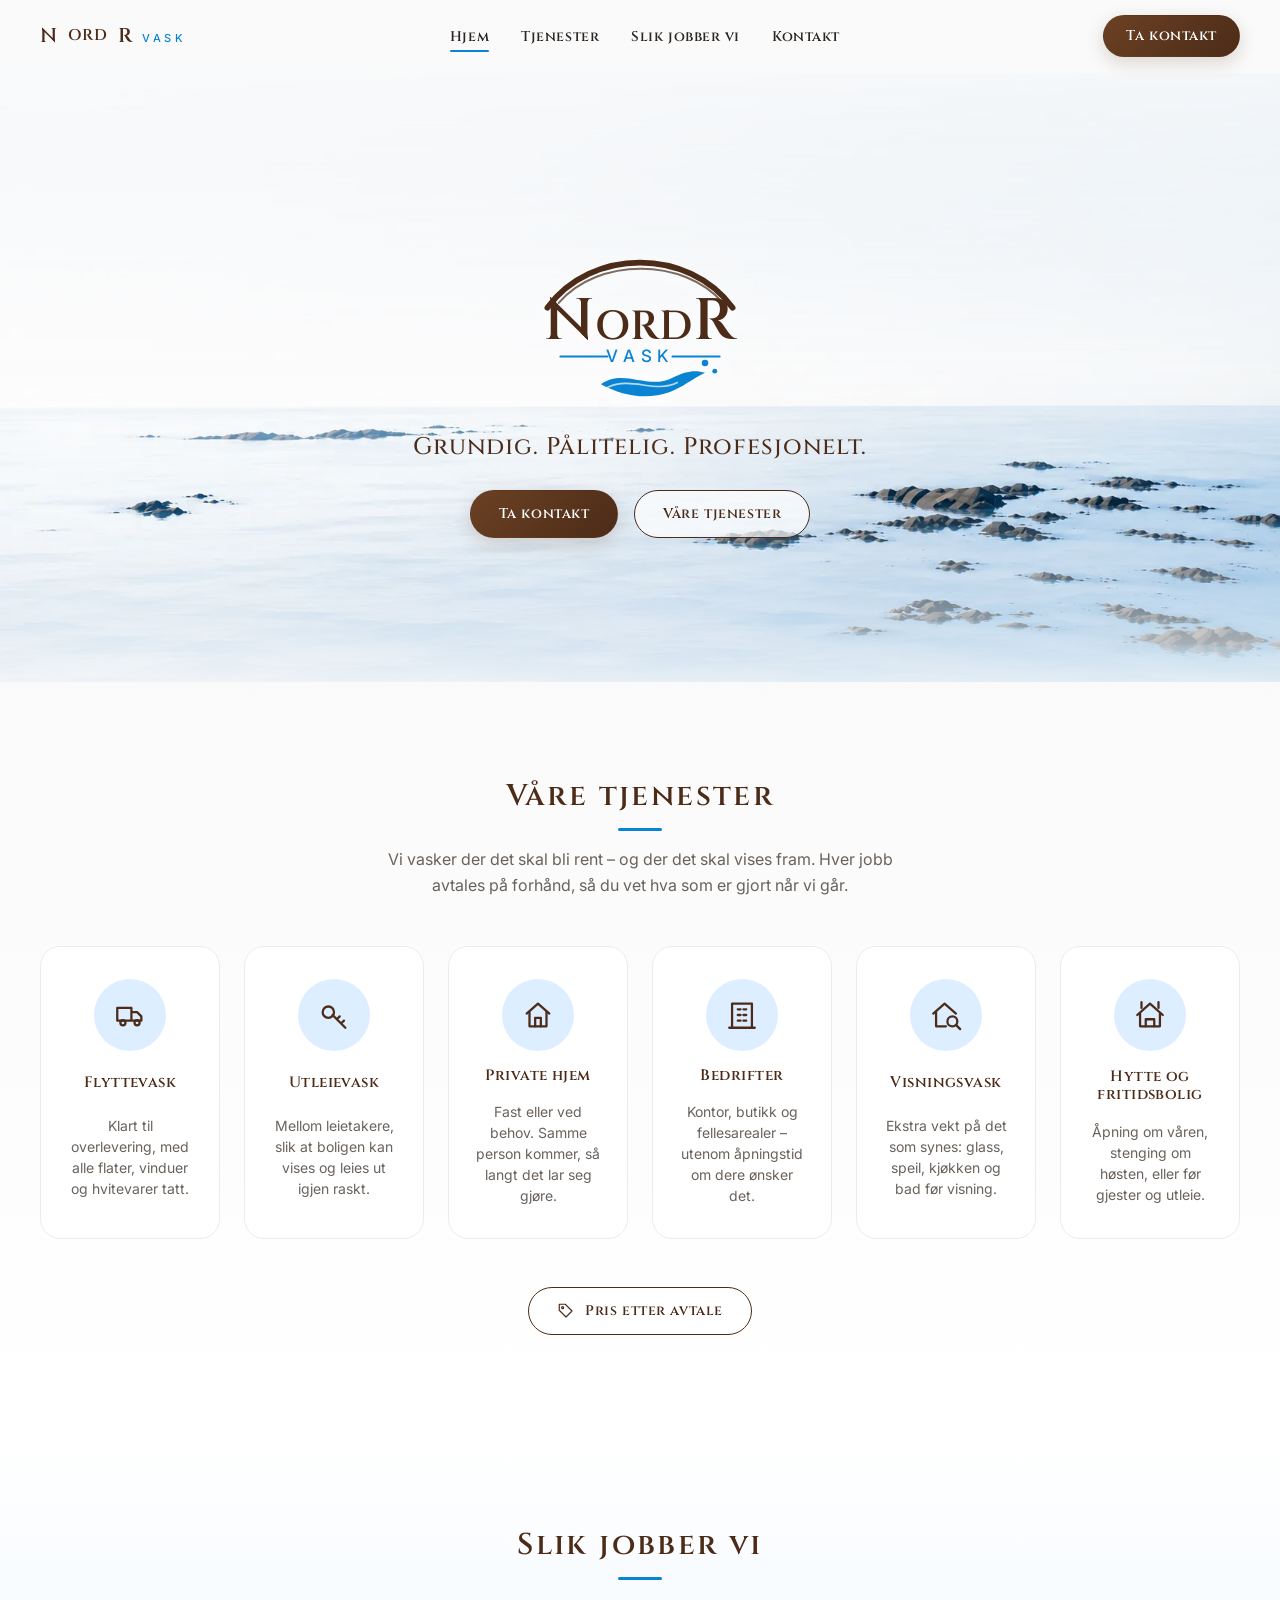
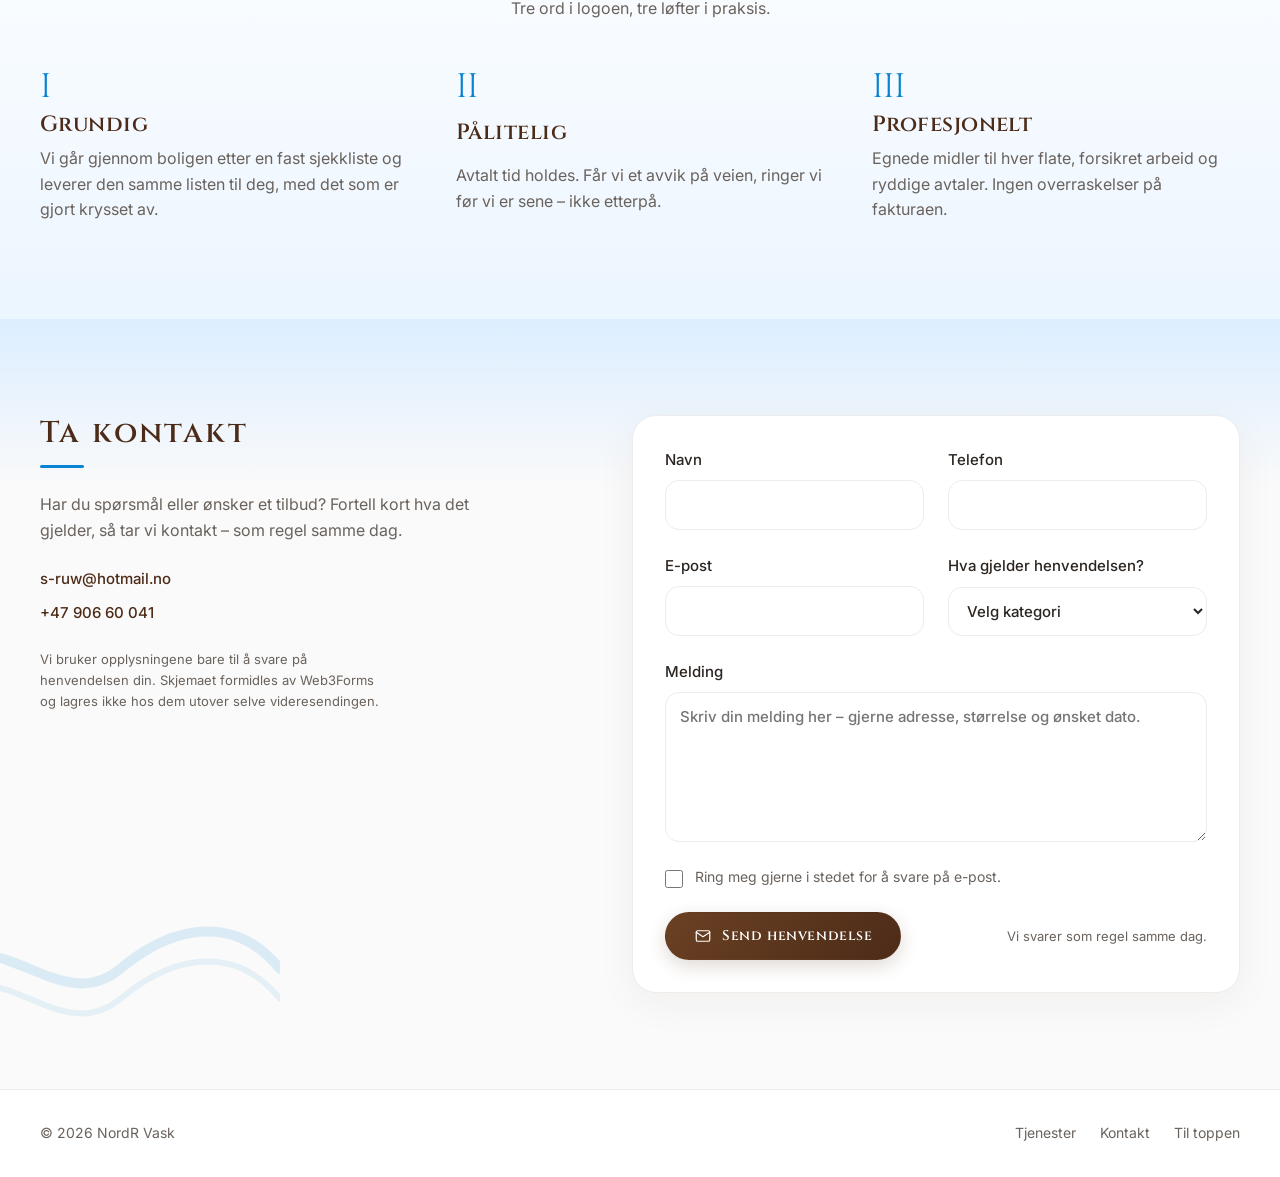
==== commit 4deef5fb: "Logo med stor N og R, Cinzel på overskrifter, knapper og meny Co-Authored-By: Claude Opus 5 (1M cont" ====
--- a/index.html
+++ b/index.html
@@ -41,7 +41,7 @@
 
 <header class="topbar" id="topp">
   <div class="wrap">
-    <a class="brand" href="#topp" aria-label="NordR Vask – til toppen">NordR <small>VASK</small></a>
+    <a class="brand" href="#topp" aria-label="NordR Vask – til toppen">N<span class="sc">ORD</span>R <small>VASK</small></a>
     <nav aria-label="Hovedmeny">
       <ul>
         <li><a href="#topp" aria-current="page">Hjem</a></li>
@@ -61,7 +61,18 @@
   <section class="hero" id="hjem" aria-label="Velkommen">
     <div class="hero-bg" role="img" aria-label="Stille hav med små skjær i lyst nordlys"></div>
     <div class="inner">
-      <img class="logo" src="assets/img/logo.svg" width="260" height="171" alt="NordR Vask">
+      <svg class="logo" viewBox="0 0 320 210" role="img" aria-label="NordR Vask">
+  <path d="M46 92 C 100 18, 220 18, 274 92" fill="none" stroke="#4C2B18" stroke-width="7" stroke-linecap="round"/>
+  <path d="M60 86 C 108 30, 214 30, 262 86" fill="none" stroke="#4C2B18" stroke-width="2.5" stroke-linecap="round" opacity=".7"/>
+  <text x="160" y="130" text-anchor="middle" font-family="Cinzel, Georgia, serif" font-weight="600" fill="#4C2B18" letter-spacing="1"><tspan font-size="72">N</tspan><tspan font-size="50">ORD</tspan><tspan font-size="72">R</tspan></text>
+  <line x1="62" y1="152" x2="120" y2="152" stroke="#0B83D3" stroke-width="2.5" stroke-linecap="round"/>
+  <text x="160" y="159" text-anchor="middle" font-family="Inter, sans-serif" font-weight="500" font-size="21" fill="#0B83D3" letter-spacing="7">VASK</text>
+  <line x1="200" y1="152" x2="258" y2="152" stroke="#0B83D3" stroke-width="2.5" stroke-linecap="round"/>
+  <path d="M112 186 C 140 166, 170 194, 200 178 C 216 170, 228 168, 240 172 C 224 180, 212 190, 196 196 C 168 206, 138 200, 112 186 Z" fill="#0B83D3"/>
+  <path d="M120 190 C 150 176, 178 198, 206 184" fill="none" stroke="#fff" stroke-width="2" stroke-linecap="round" opacity=".7"/>
+  <circle cx="240" cy="160" r="4" fill="#0B83D3"/>
+  <circle cx="252" cy="170" r="3" fill="#0B83D3"/>
+</svg>
       <p class="tagline">Grundig. Pålitelig. Profesjonelt.</p>
       <div class="cta">
         <a class="btn btn-primary" href="#kontakt">Ta kontakt</a>
--- a/assets/css/style.css
+++ b/assets/css/style.css
@@ -10,7 +10,7 @@
 *{box-sizing:border-box}
 html{scroll-behavior:smooth;color-scheme:light}
 body{margin:0;background:var(--bg);color:var(--tekst);font-family:Inter,system-ui,-apple-system,"Segoe UI",Roboto,sans-serif;font-size:16px;line-height:1.6;-webkit-font-smoothing:antialiased}
-h1,h2,h3{margin:0;font-weight:600;line-height:1.15;text-wrap:balance;color:var(--brun)}
+h1,h2,h3{margin:0;font-family:Cinzel,Georgia,serif;font-weight:600;line-height:1.2;text-wrap:balance;color:var(--brun);letter-spacing:.02em}
 h1{font-size:clamp(28px,4vw,44px)}
 h2{font-size:clamp(26px,3vw,34px)}
 h3{font-size:clamp(19px,2vw,24px)}
@@ -22,7 +22,7 @@
 @media (max-width:640px){:root{--gutter:20px}}
 
 /* Knapper */
-.btn{display:inline-flex;align-items:center;justify-content:center;gap:10px;height:48px;padding:0 28px;border-radius:999px;font:inherit;font-weight:500;font-size:15px;text-decoration:none;cursor:pointer;border:1px solid transparent;transition:transform .25s var(--ease),box-shadow .25s var(--ease),background-color .25s var(--ease),border-color .25s var(--ease),opacity .25s var(--ease)}
+.btn{display:inline-flex;align-items:center;justify-content:center;gap:10px;height:48px;padding:0 28px;border-radius:999px;font:inherit;font-family:Cinzel,Georgia,serif;font-weight:600;font-size:14px;letter-spacing:.04em;text-decoration:none;cursor:pointer;border:1px solid transparent;transition:transform .25s var(--ease),box-shadow .25s var(--ease),background-color .25s var(--ease),border-color .25s var(--ease),opacity .25s var(--ease)}
 .btn:focus-visible{outline:3px solid var(--bla);outline-offset:3px}
 .btn[disabled]{opacity:.6;cursor:progress;transform:none!important}
 .btn-primary{background:linear-gradient(135deg,var(--brun-2),var(--brun));color:#fff;box-shadow:0 6px 18px rgba(76,43,24,.18)}
@@ -36,9 +36,10 @@
 .topbar.scrolled{border-bottom-color:var(--border);background:rgba(255,255,255,.9)}
 .topbar .wrap{display:flex;align-items:center;justify-content:space-between;height:72px;gap:var(--s3)}
 .brand{display:flex;align-items:center;gap:10px;text-decoration:none;color:var(--brun);font-family:Cinzel,Georgia,serif;font-weight:600;font-size:20px;letter-spacing:.04em}
+.brand .sc{font-size:.78em;letter-spacing:.06em}
 .brand small{font-family:Inter,sans-serif;font-weight:500;font-size:11px;letter-spacing:.32em;color:var(--bla);margin-top:5px}
 nav ul{list-style:none;margin:0;padding:0;display:flex;gap:var(--s4)}
-nav a{color:var(--tekst);text-decoration:none;font-weight:500;font-size:15px;padding:6px 0;position:relative}
+nav a{color:var(--tekst);text-decoration:none;font-family:Cinzel,Georgia,serif;font-weight:600;font-size:14px;letter-spacing:.04em;padding:6px 0;position:relative}
 nav a::after{content:"";position:absolute;left:0;right:0;bottom:0;height:2px;background:var(--bla);border-radius:2px;transform:scaleX(0);transform-origin:left;transition:transform .3s var(--ease)}
 nav a:hover::after,nav a[aria-current]::after{transform:scaleX(1)}
 .topbar .btn{height:42px;padding:0 22px}
@@ -58,8 +59,8 @@
 @media (max-width:640px){.hero-bg{background-image:url("../img/hero-ocean-900.webp")}}
 .hero::before{content:"";position:absolute;inset:0;z-index:-1;background:linear-gradient(180deg,rgba(250,250,250,.92) 0%,rgba(250,250,250,.55) 45%,rgba(250,250,250,0) 70%,rgba(250,250,250,.85) 100%)}
 .hero .inner{padding:var(--s6) var(--gutter) var(--s5);display:grid;justify-items:center;gap:var(--s3);animation:rise .9s var(--ease) both}
-.logo{width:260px;max-width:100%;height:auto;filter:drop-shadow(0 4px 14px rgba(255,255,255,.9))}
-.tagline{font-size:clamp(18px,2.4vw,24px);font-weight:500;color:var(--brun);letter-spacing:.01em}
+.logo{width:260px;max-width:100%;height:auto;display:block;filter:drop-shadow(0 4px 14px rgba(255,255,255,.9))}
+.tagline{font-family:Cinzel,Georgia,serif;font-size:clamp(18px,2.4vw,24px);font-weight:500;color:var(--brun);letter-spacing:.04em}
 .hero .cta{display:flex;gap:var(--s2);flex-wrap:wrap;justify-content:center}
 @media (max-width:640px){.hero{min-height:360px}.logo{width:190px}.hero .inner{padding-block:var(--s5) var(--s4)}}
 @keyframes rise{from{opacity:0;transform:translateY(14px)}to{opacity:1;transform:none}}
@@ -69,7 +70,7 @@
 section{padding-block:var(--s7)}
 @media (max-width:640px){section{padding-block:var(--s6)}}
 .sec-head{display:grid;justify-items:center;text-align:center;gap:var(--s2);margin-bottom:var(--s5)}
-.sec-head h2{text-transform:uppercase;letter-spacing:.08em;font-size:clamp(22px,2.6vw,30px)}
+.sec-head h2{letter-spacing:.08em;font-size:clamp(22px,2.6vw,30px)}
 .sec-head h2::after{content:"";display:block;width:44px;height:3px;background:var(--bla);border-radius:3px;margin:14px auto 0}
 .sec-head p{max-width:56ch;color:var(--tekst-2)}
 
@@ -80,7 +81,7 @@
 .ikon{width:72px;height:72px;border-radius:50%;background:var(--lysbla);display:grid;place-items:center;color:var(--brun);transition:background-color .35s var(--ease)}
 .card:hover .ikon{background:#cfe6ff}
 .ikon svg{width:34px;height:34px;fill:none;stroke:currentColor;stroke-width:1.6;stroke-linecap:round;stroke-linejoin:round}
-.card h3{font-size:16px;font-weight:600;color:var(--tekst)}
+.card h3{font-size:15px;font-weight:600;color:var(--brun);letter-spacing:.03em}
 .card p{font-size:14px;color:var(--tekst-2);line-height:1.5}
 .pris{display:flex;justify-content:center;margin-top:var(--s5)}
 
@@ -99,7 +100,7 @@
 .kontakt .wrap{display:grid;grid-template-columns:1fr 1.15fr;gap:var(--s6);align-items:start;position:relative}
 @media (max-width:860px){.kontakt .wrap{grid-template-columns:1fr}}
 .kontakt-tekst{display:grid;gap:var(--s3)}
-.kontakt-tekst h2{text-transform:uppercase;letter-spacing:.08em;font-size:clamp(22px,2.6vw,30px)}
+.kontakt-tekst h2{letter-spacing:.08em;font-size:clamp(22px,2.6vw,30px)}
 .kontakt-tekst h2::after{content:"";display:block;width:44px;height:3px;background:var(--bla);border-radius:3px;margin-top:14px}
 .kontakt-tekst p{color:var(--tekst-2);max-width:44ch}
 .kontakt-info{display:grid;gap:10px;font-size:15px}
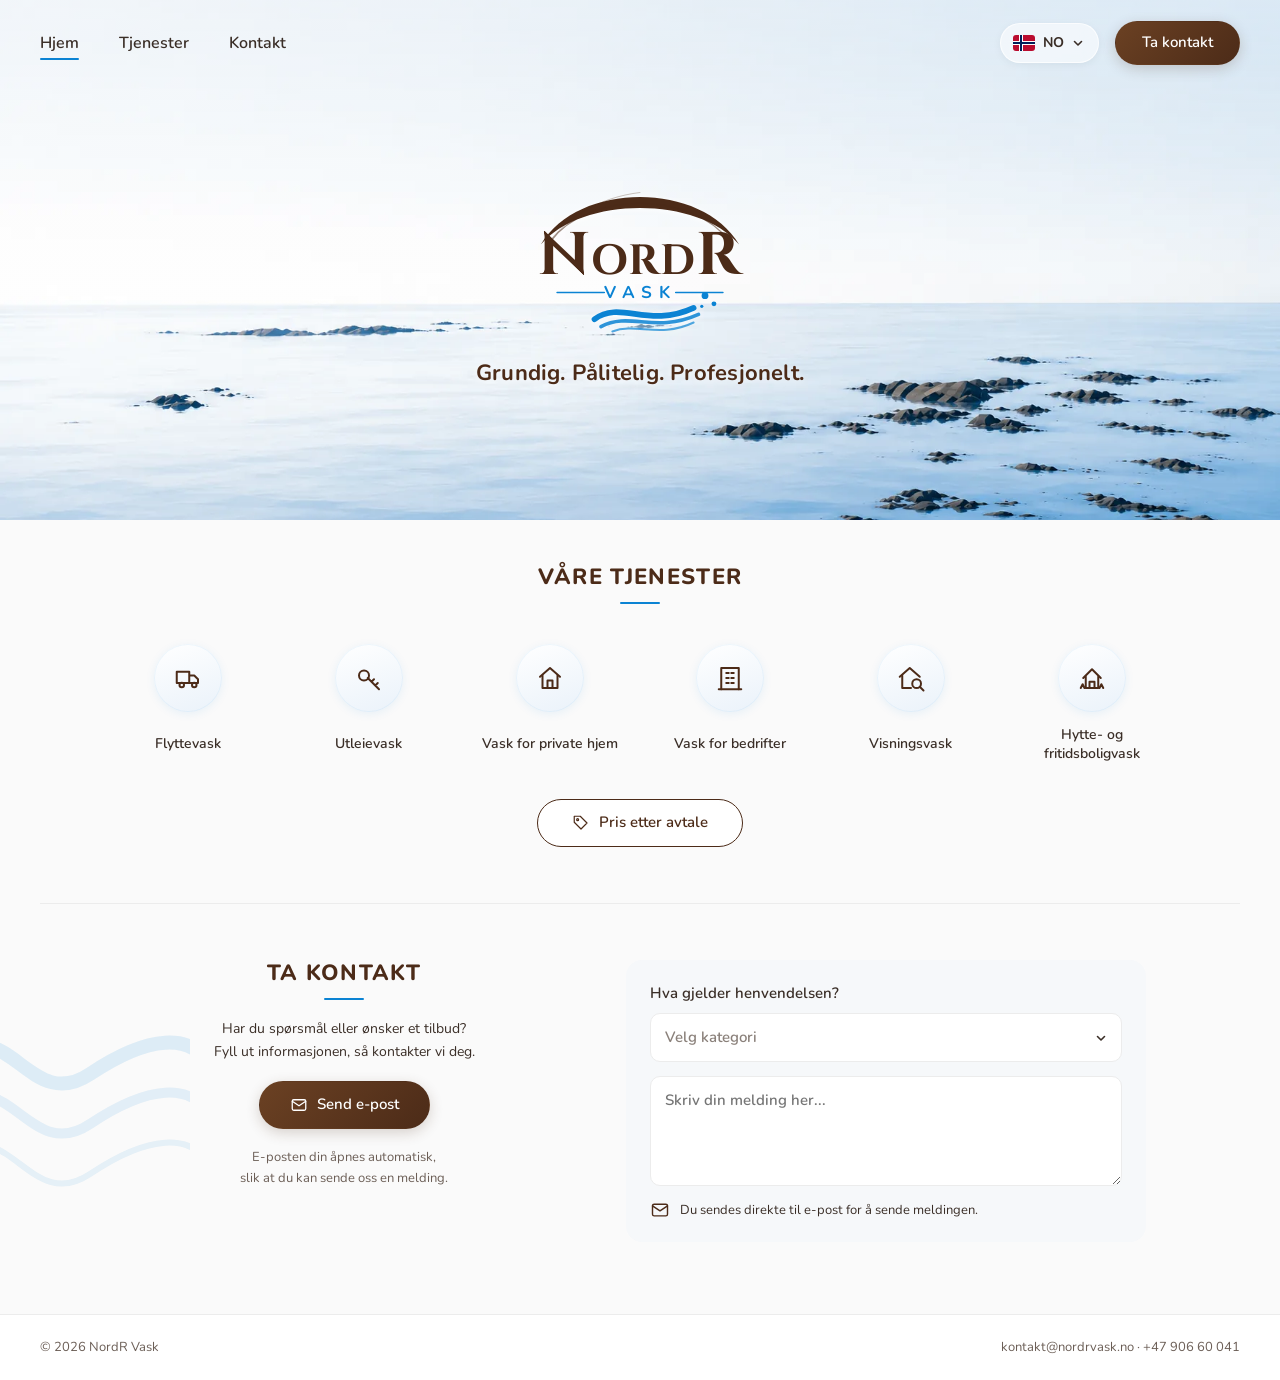
==== commit f8228be5: "Bygg om siden etter originaldesignet (desktop og mobil), kontakt@nordrvask.no via Send e-post Co-Aut" ====
--- a/index.html
+++ b/index.html
@@ -14,7 +14,7 @@
   <meta property="og:locale" content="nb_NO">
   <link rel="preconnect" href="https://fonts.googleapis.com">
   <link rel="preconnect" href="https://fonts.gstatic.com" crossorigin>
-  <link rel="stylesheet" href="https://fonts.googleapis.com/css2?family=Inter:wght@400;500;600&family=Cinzel:wght@500;600&display=swap">
+  <link rel="stylesheet" href="https://fonts.googleapis.com/css2?family=Nunito:wght@400;600;700;800&family=Cinzel:wght@600;700&display=swap">
   <link rel="preload" as="image" href="assets/img/hero-ocean.webp" type="image/webp">
   <link rel="stylesheet" href="assets/css/style.css">
   <script type="application/ld+json">
@@ -23,7 +23,7 @@
     "@type": "LocalBusiness",
     "name": "NordR Vask",
     "url": "https://nordrvask.no/",
-    "email": "s-ruw@hotmail.no",
+    "email": "kontakt@nordrvask.no",
     "telephone": "+47 906 60 041",
     "slogan": "Grundig. Pålitelig. Profesjonelt.",
     "makesOffer": [
@@ -41,17 +41,26 @@
 
 <header class="topbar" id="topp">
   <div class="wrap">
-    <a class="brand" href="#topp" aria-label="NordR Vask – til toppen">N<span class="sc">ORD</span>R <small>VASK</small></a>
-    <nav aria-label="Hovedmeny">
+    <nav id="meny" aria-label="Hovedmeny">
       <ul>
         <li><a href="#topp" aria-current="page">Hjem</a></li>
         <li><a href="#tjenester">Tjenester</a></li>
-        <li><a href="#slik">Slik jobber vi</a></li>
         <li><a href="#kontakt">Kontakt</a></li>
       </ul>
     </nav>
-    <a class="btn btn-primary" href="#kontakt">Ta kontakt</a>
-    <button class="menu-btn" id="menyknapp" type="button" aria-label="Åpne meny" aria-expanded="false" aria-controls="topp">
+    <div class="spraak">
+      <button class="pill" id="spraakknapp" type="button" aria-haspopup="true" aria-expanded="false" aria-label="Språk: norsk">
+        <svg class="flagg" viewBox="0 0 22 16" aria-hidden="true"><rect width="22" height="16" fill="#BA0C2F"/><rect x="6" width="4" height="16" fill="#fff"/><rect y="6" width="22" height="4" fill="#fff"/><rect x="7" width="2" height="16" fill="#00205B"/><rect y="7" width="22" height="2" fill="#00205B"/></svg>
+        <span>NO</span>
+        <svg class="chev" viewBox="0 0 12 12" aria-hidden="true"><path d="M2.5 4.5l3.5 3.5 3.5-3.5" fill="none" stroke="currentColor" stroke-width="1.6" stroke-linecap="round" stroke-linejoin="round"/></svg>
+      </button>
+      <ul class="spraak-meny" id="spraakmeny" hidden>
+        <li><span aria-current="true">Norsk</span></li>
+        <li><span class="kommer">English – kommer</span></li>
+      </ul>
+    </div>
+    <a class="btn btn-primary top-cta" href="#kontakt">Ta kontakt</a>
+    <button class="menu-btn" id="menyknapp" type="button" aria-label="Åpne meny" aria-expanded="false" aria-controls="meny">
       <svg viewBox="0 0 24 24" fill="none" stroke="currentColor" stroke-width="1.8" stroke-linecap="round" aria-hidden="true"><path d="M4 7h16M4 12h16M4 17h16"/></svg>
     </button>
   </div>
@@ -59,20 +68,25 @@
 
 <main>
   <section class="hero" id="hjem" aria-label="Velkommen">
-    <div class="hero-bg" role="img" aria-label="Stille hav med små skjær i lyst nordlys"></div>
+    <div class="hero-bg" role="img" aria-label="Stille hav med små skjær under lys himmel"></div>
     <div class="inner">
-      <svg class="logo" viewBox="0 0 320 210" role="img" aria-label="NordR Vask">
-  <path d="M46 92 C 100 18, 220 18, 274 92" fill="none" stroke="#4C2B18" stroke-width="7" stroke-linecap="round"/>
-  <path d="M60 86 C 108 30, 214 30, 262 86" fill="none" stroke="#4C2B18" stroke-width="2.5" stroke-linecap="round" opacity=".7"/>
-  <text x="160" y="130" text-anchor="middle" font-family="Cinzel, Georgia, serif" font-weight="600" fill="#4C2B18" letter-spacing="1"><tspan font-size="72">N</tspan><tspan font-size="50">ORD</tspan><tspan font-size="72">R</tspan></text>
-  <line x1="62" y1="152" x2="120" y2="152" stroke="#0B83D3" stroke-width="2.5" stroke-linecap="round"/>
-  <text x="160" y="159" text-anchor="middle" font-family="Inter, sans-serif" font-weight="500" font-size="21" fill="#0B83D3" letter-spacing="7">VASK</text>
-  <line x1="200" y1="152" x2="258" y2="152" stroke="#0B83D3" stroke-width="2.5" stroke-linecap="round"/>
-  <path d="M112 186 C 140 166, 170 194, 200 178 C 216 170, 228 168, 240 172 C 224 180, 212 190, 196 196 C 168 206, 138 200, 112 186 Z" fill="#0B83D3"/>
-  <path d="M120 190 C 150 176, 178 198, 206 184" fill="none" stroke="#fff" stroke-width="2" stroke-linecap="round" opacity=".7"/>
-  <circle cx="240" cy="160" r="4" fill="#0B83D3"/>
-  <circle cx="252" cy="170" r="3" fill="#0B83D3"/>
-</svg>
+      <svg class="logo" viewBox="0 0 320 214" role="img" aria-label="NordR Vask">
+        <path d="M38 104 C 84 26, 236 26, 282 104 C 232 44, 88 44, 38 104 Z" fill="#4C2B18"/>
+        <path d="M50 100 C 96 38, 224 38, 270 100" fill="none" stroke="#4C2B18" stroke-width="1.6" stroke-linecap="round" opacity=".55"/>
+        <path d="M44 106 C 70 70, 110 46, 160 40" fill="none" stroke="#4C2B18" stroke-width="1" stroke-linecap="round" opacity=".35"/>
+        <text x="160" y="140" text-anchor="middle" font-family="Cinzel, Georgia, serif" font-weight="700" fill="#4C2B18" letter-spacing="1"><tspan font-size="74">N</tspan><tspan font-size="52">ORD</tspan><tspan font-size="74">R</tspan></text>
+        <line x1="58" y1="163" x2="116" y2="163" stroke="#0B83D3" stroke-width="2" stroke-linecap="round"/>
+        <text x="160" y="170" text-anchor="middle" font-family="Nunito, Inter, sans-serif" font-weight="700" font-size="21" fill="#0B83D3" letter-spacing="8">VASK</text>
+        <line x1="204" y1="163" x2="262" y2="163" stroke="#0B83D3" stroke-width="2" stroke-linecap="round"/>
+        <g fill="none" stroke="#0B83D3" stroke-linecap="round">
+          <path d="M104 196 C 136 172, 170 208, 226 182" stroke-width="7"/>
+          <path d="M112 205 C 148 186, 178 214, 232 190" stroke-width="4.5" opacity=".85"/>
+          <path d="M126 211 C 156 200, 184 220, 226 200" stroke-width="2.5" opacity=".7"/>
+        </g>
+        <circle cx="240" cy="167" r="4.2" fill="#0B83D3"/>
+        <circle cx="251" cy="177" r="3" fill="#0B83D3"/>
+        <circle cx="236" cy="180" r="2" fill="#0B83D3"/>
+      </svg>
       <p class="tagline">Grundig. Pålitelig. Profesjonelt.</p>
       <div class="cta">
         <a class="btn btn-primary" href="#kontakt">Ta kontakt</a>
@@ -83,43 +97,34 @@
 
   <section class="tjenester" id="tjenester">
     <div class="wrap">
-      <div class="sec-head reveal">
-        <h2>Våre tjenester</h2>
-        <p>Vi vasker der det skal bli rent – og der det skal vises fram. Hver jobb avtales på forhånd, så du vet hva som er gjort når vi går.</p>
-      </div>
-      <div class="grid">
-        <article class="card reveal">
+      <h2 class="tittel">Våre tjenester</h2>
+      <ul class="tjeneste-liste">
+        <li>
           <div class="ikon" aria-hidden="true"><svg viewBox="0 0 24 24"><path d="M3 7h10v9H3zM13 10h4l3 3v3h-7z"/><circle cx="7" cy="17.5" r="1.8"/><circle cx="17" cy="17.5" r="1.8"/></svg></div>
-          <h3>Flyttevask</h3>
-          <p>Klart til overlevering, med alle flater, vinduer og hvitevarer tatt.</p>
-        </article>
-        <article class="card reveal">
+          <span>Flyttevask</span>
+        </li>
+        <li>
           <div class="ikon" aria-hidden="true"><svg viewBox="0 0 24 24"><circle cx="8" cy="10" r="4"/><path d="M11 12l9 9M17 18l2-2M14 15l2-2"/></svg></div>
-          <h3>Utleievask</h3>
-          <p>Mellom leietakere, slik at boligen kan vises og leies ut igjen raskt.</p>
-        </article>
-        <article class="card reveal">
+          <span>Utleievask</span>
+        </li>
+        <li>
           <div class="ikon" aria-hidden="true"><svg viewBox="0 0 24 24"><path d="M4 11l8-7 8 7"/><path d="M6 10v10h12V10"/><path d="M10 20v-6h4v6"/></svg></div>
-          <h3>Private hjem</h3>
-          <p>Fast eller ved behov. Samme person kommer, så langt det lar seg gjøre.</p>
-        </article>
-        <article class="card reveal">
+          <span>Vask for private&nbsp;hjem</span>
+        </li>
+        <li>
           <div class="ikon" aria-hidden="true"><svg viewBox="0 0 24 24"><path d="M5 21V4h14v17"/><path d="M9 8h2M13 8h2M9 12h2M13 12h2M9 16h2M13 16h2"/><path d="M3 21h18"/></svg></div>
-          <h3>Bedrifter</h3>
-          <p>Kontor, butikk og fellesarealer – utenom åpningstid om dere ønsker det.</p>
-        </article>
-        <article class="card reveal">
+          <span>Vask for bedrifter</span>
+        </li>
+        <li>
           <div class="ikon" aria-hidden="true"><svg viewBox="0 0 24 24"><path d="M3 11l8-7 8 7"/><path d="M5 10v10h7"/><circle cx="16.5" cy="16.5" r="3.5"/><path d="M19 19l3 3"/></svg></div>
-          <h3>Visningsvask</h3>
-          <p>Ekstra vekt på det som synes: glass, speil, kjøkken og bad før visning.</p>
-        </article>
-        <article class="card reveal">
-          <div class="ikon" aria-hidden="true"><svg viewBox="0 0 24 24"><path d="M3 12l9-8 9 8"/><path d="M5 11v9h14v-9"/><path d="M9 20v-5h6v5"/><path d="M6 3v4M18 3v4"/></svg></div>
-          <h3>Hytte og fritidsbolig</h3>
-          <p>Åpning om våren, stenging om høsten, eller før gjester og utleie.</p>
-        </article>
-      </div>
-      <div class="pris reveal">
+          <span>Visningsvask</span>
+        </li>
+        <li>
+          <div class="ikon" aria-hidden="true"><svg viewBox="0 0 24 24"><path d="M5 12l7-7 7 7"/><path d="M7 11v9h10v-9"/><path d="M10 20v-5h4v5"/><path d="M3 20l1.5-3 1.5 3M18 20l1.5-3 1.5 3"/></svg></div>
+          <span>Hytte- og fritidsboligvask</span>
+        </li>
+      </ul>
+      <div class="pris">
         <a class="btn btn-outline" href="#kontakt">
           <svg viewBox="0 0 24 24" fill="none" stroke="currentColor" stroke-width="1.6" stroke-linecap="round" stroke-linejoin="round" aria-hidden="true"><path d="M20 12l-8 8-9-9V3h8z"/><circle cx="7.5" cy="7.5" r="1.3"/></svg>
           Pris etter avtale
@@ -128,109 +133,50 @@
     </div>
   </section>
 
-  <section class="slik" id="slik">
-    <div class="wrap">
-      <div class="sec-head reveal">
-        <h2>Slik jobber vi</h2>
-        <p>Tre ord i logoen, tre løfter i praksis.</p>
-      </div>
-      <div class="verdier">
-        <div class="verdi reveal">
-          <span class="num" aria-hidden="true">I</span>
-          <h3>Grundig</h3>
-          <p>Vi går gjennom boligen etter en fast sjekkliste og leverer den samme listen til deg, med det som er gjort krysset av.</p>
-        </div>
-        <div class="verdi reveal">
-          <span class="num" aria-hidden="true">II</span>
-          <h3>Pålitelig</h3>
-          <p>Avtalt tid holdes. Får vi et avvik på veien, ringer vi før vi er sene – ikke etterpå.</p>
-        </div>
-        <div class="verdi reveal">
-          <span class="num" aria-hidden="true">III</span>
-          <h3>Profesjonelt</h3>
-          <p>Egnede midler til hver flate, forsikret arbeid og ryddige avtaler. Ingen overraskelser på fakturaen.</p>
-        </div>
-      </div>
-    </div>
-  </section>
+  <hr class="skille">
 
   <section class="kontakt" id="kontakt">
-    <svg class="bolge" viewBox="0 0 340 160" aria-hidden="true"><path d="M0 80 C 60 30, 120 130, 180 80 S 300 30, 340 80" fill="none" stroke="#0B83D3" stroke-width="10" stroke-linecap="round" opacity=".25"/><path d="M0 110 C 60 60, 120 160, 180 110 S 300 60, 340 110" fill="none" stroke="#0B83D3" stroke-width="6" stroke-linecap="round" opacity=".18"/></svg>
+    <svg class="bolge" viewBox="0 0 220 260" aria-hidden="true">
+      <g fill="none" stroke="#0B83D3" stroke-linecap="round">
+        <path d="M-20 60 C 40 20, 60 120, 120 80 S 220 40, 240 70" stroke-width="14" opacity=".12"/>
+        <path d="M-20 110 C 40 70, 60 170, 120 130 S 220 90, 240 120" stroke-width="10" opacity=".10"/>
+        <path d="M-20 160 C 40 120, 60 220, 120 180 S 220 140, 240 170" stroke-width="6" opacity=".09"/>
+      </g>
+    </svg>
     <div class="wrap">
-      <div class="kontakt-tekst reveal">
-        <h2>Ta kontakt</h2>
-        <p>Har du spørsmål eller ønsker et tilbud? Fortell kort hva det gjelder, så tar vi kontakt – som regel samme dag.</p>
-        <div class="kontakt-info">
-          <a href="mailto:s-ruw@hotmail.no">s-ruw@hotmail.no</a>
-          <a href="tel:+4790660041">+47 906 60 041</a>
-        </div>
-        <p class="hint">Vi bruker opplysningene bare til å svare på henvendelsen din. Skjemaet formidles av Web3Forms og lagres ikke hos dem utover selve videresendingen.</p>
+      <div class="kontakt-tekst">
+        <h2 class="tittel">Ta kontakt</h2>
+        <p>Har du spørsmål eller ønsker et tilbud? <br>Fyll ut informasjonen, så kontakter vi deg.</p>
+        <button class="btn btn-primary" type="submit" form="kontaktskjema" id="send">
+          <svg viewBox="0 0 24 24" fill="none" stroke="currentColor" stroke-width="1.7" stroke-linecap="round" stroke-linejoin="round" aria-hidden="true"><rect x="3" y="5" width="18" height="14" rx="2"/><path d="M3 7l9 6 9-6"/></svg>
+          Send e-post
+        </button>
+        <p class="hint">E-posten din åpnes automatisk, <br>slik at du kan sende oss en melding.</p>
+        <p class="hint hint-etter" id="send-hint" hidden>Fikk du ikke opp e-postprogrammet? Send meldingen til <a href="mailto:kontakt@nordrvask.no">kontakt@nordrvask.no</a> eller ring <a href="tel:+4790660041">906 60 041</a>.</p>
       </div>
 
-      <!-- Skjemaet sendes via Web3Forms når data-key er satt. Uten nøkkel åpnes e-postprogrammet (mailto). -->
-      <form id="kontaktskjema" class="reveal" action="https://api.web3forms.com/submit" method="post" data-key="bd1b44f8-73b7-4f2d-a324-9ab97e1399d8" novalidate>
-        <input type="hidden" name="access_key" value="bd1b44f8-73b7-4f2d-a324-9ab97e1399d8">
-        <input type="hidden" name="subject" value="Henvendelse fra nettsiden">
-        <input type="hidden" name="from_name" value="NordR Vask – nettside">
-        <input type="hidden" name="redirect" value="https://nordrvask.no/takk.html">
-        <div class="felt-rad">
-          <label for="navn">Navn
-            <input type="text" id="navn" name="name" autocomplete="name" required maxlength="120">
-          </label>
-          <label for="telefon">Telefon
-            <input type="tel" id="telefon" name="Telefon" autocomplete="tel" inputmode="tel" maxlength="30">
-          </label>
-        </div>
-        <div class="felt-rad">
-          <label for="epost">E-post
-            <input type="email" id="epost" name="email" autocomplete="email" required maxlength="160">
-          </label>
-          <label for="kategori">Hva gjelder henvendelsen?
-            <select id="kategori" name="Gjelder" required>
-              <option value="" selected disabled>Velg kategori</option>
-              <option>Flyttevask</option>
-              <option>Utleievask</option>
-              <option>Vask for private hjem</option>
-              <option>Vask for bedrifter</option>
-              <option>Visningsvask</option>
-              <option>Hytte- og fritidsboligvask</option>
-              <option>Annet</option>
-            </select>
-          </label>
-        </div>
-        <label for="melding">Melding
-          <textarea id="melding" name="message" placeholder="Skriv din melding her – gjerne adresse, størrelse og ønsket dato." required maxlength="4000"></textarea>
+      <form id="kontaktskjema" class="skjema" novalidate>
+        <label for="kategori">Hva gjelder henvendelsen?
+          <select id="kategori" name="kategori" required>
+            <option value="" selected disabled>Velg kategori</option>
+            <option>Flyttevask</option>
+            <option>Utleievask</option>
+            <option>Vask for private hjem</option>
+            <option>Vask for bedrifter</option>
+            <option>Visningsvask</option>
+            <option>Hytte- og fritidsboligvask</option>
+            <option>Annet</option>
+          </select>
         </label>
-        <label class="check" for="ring">
-          <input type="checkbox" id="ring" name="Ring meg" value="Ja">
-          <span>Ring meg gjerne i stedet for å svare på e-post.</span>
+        <label for="melding" class="sr-label">Melding
+          <textarea id="melding" name="melding" placeholder="Skriv din melding her..." required maxlength="4000"></textarea>
         </label>
-
-        <!-- Spamfelle: skjult for mennesker, fylles bare av roboter -->
-        <div class="hp" aria-hidden="true">
-          <label for="botcheck">Ikke fyll ut<input type="checkbox" id="botcheck" name="botcheck" tabindex="-1"></label>
-        </div>
-
         <p class="feil" id="skjema-feil" role="alert" hidden></p>
-
-        <div class="form-foot">
-          <button class="btn btn-primary" type="submit" id="send">
-            <svg viewBox="0 0 24 24" fill="none" stroke="currentColor" stroke-width="1.6" stroke-linecap="round" stroke-linejoin="round" aria-hidden="true"><rect x="3" y="5" width="18" height="14" rx="2"/><path d="M3 7l9 6 9-6"/></svg>
-            <span>Send henvendelse</span>
-          </button>
-          <span class="hint" id="send-hint">Vi svarer som regel samme dag.</span>
-        </div>
+        <p class="info">
+          <svg viewBox="0 0 24 24" fill="none" stroke="currentColor" stroke-width="1.7" stroke-linecap="round" stroke-linejoin="round" aria-hidden="true"><rect x="3" y="5" width="18" height="14" rx="2"/><path d="M3 7l9 6 9-6"/></svg>
+          Du sendes direkte til e-post for å sende meldingen.
+        </p>
       </form>
-
-      <div class="takk" id="takk" hidden tabindex="-1">
-        <div class="takk-ikon" aria-hidden="true">
-          <svg viewBox="0 0 24 24" fill="none" stroke="currentColor" stroke-width="1.8" stroke-linecap="round" stroke-linejoin="round"><path d="M5 12.5l4.5 4.5L19 7.5"/></svg>
-        </div>
-        <h3>Takk, <span id="takk-navn">vi har mottatt henvendelsen</span>!</h3>
-        <p id="takk-tekst">Vi har mottatt henvendelsen din og svarer som regel samme dag.</p>
-        <p class="hint">Vi svarer til <span id="takk-epost"></span>.</p>
-        <button class="btn btn-outline" type="button" id="ny-henvendelse">Send en ny henvendelse</button>
-      </div>
     </div>
   </section>
 </main>
@@ -238,11 +184,7 @@
 <footer>
   <div class="wrap">
     <span>© 2026 NordR Vask</span>
-    <ul>
-      <li><a href="#tjenester">Tjenester</a></li>
-      <li><a href="#kontakt">Kontakt</a></li>
-      <li><a href="#topp">Til toppen</a></li>
-    </ul>
+    <span><a href="mailto:kontakt@nordrvask.no">kontakt@nordrvask.no</a> · <a href="tel:+4790660041">+47 906 60 041</a></span>
   </div>
 </footer>
 
--- a/assets/css/style.css
+++ b/assets/css/style.css
@@ -1,19 +1,16 @@
-/* NordR Vask – stilark. Verdier fra NORDR_VASK_Designpakke v1.0. */
+/* NordR Vask – stilark. Følger NORDR_VASK_Designpakke v1.0 og mockupen (desktop + mobil). */
 :root{
   --brun:#4C2B18; --brun-2:#6B4123; --bla:#0B83D3; --lysbla:#DCEEFF;
   --bg:#FAFAFA; --hvit:#FFFFFF; --border:#ECECEC;
-  --tekst:#2B2521; --tekst-2:#6A625C; --feil:#B3261E;
+  --tekst:#3A2E27; --tekst-2:#6B5E56; --feil:#B3261E;
   --maxw:1280px; --gutter:40px;
-  --s1:8px; --s2:16px; --s3:24px; --s4:32px; --s5:48px; --s6:64px; --s7:96px;
+  --sans:Nunito,Inter,system-ui,-apple-system,"Segoe UI",Roboto,sans-serif;
   --ease:cubic-bezier(.22,.61,.36,1);
 }
 *{box-sizing:border-box}
 html{scroll-behavior:smooth;color-scheme:light}
-body{margin:0;background:var(--bg);color:var(--tekst);font-family:Inter,system-ui,-apple-system,"Segoe UI",Roboto,sans-serif;font-size:16px;line-height:1.6;-webkit-font-smoothing:antialiased}
-h1,h2,h3{margin:0;font-family:Cinzel,Georgia,serif;font-weight:600;line-height:1.2;text-wrap:balance;color:var(--brun);letter-spacing:.02em}
-h1{font-size:clamp(28px,4vw,44px)}
-h2{font-size:clamp(26px,3vw,34px)}
-h3{font-size:clamp(19px,2vw,24px)}
+body{margin:0;background:var(--bg);color:var(--tekst);font-family:var(--sans);font-size:16px;line-height:1.55;-webkit-font-smoothing:antialiased}
+h2{margin:0}
 p{margin:0}
 a{color:var(--bla)}
 img{max-width:100%;height:auto}
@@ -21,126 +18,139 @@
 .wrap{max-width:var(--maxw);margin-inline:auto;padding-inline:var(--gutter)}
 @media (max-width:640px){:root{--gutter:20px}}
 
+/* Seksjonstittel: versaler, brun, kort blå strek under */
+.tittel{font-family:var(--sans);font-weight:800;font-size:22px;letter-spacing:.06em;text-transform:uppercase;color:var(--brun);text-align:center;line-height:1.2}
+.tittel::after{content:"";display:block;width:40px;height:2px;background:var(--bla);border-radius:2px;margin:12px auto 0}
+
 /* Knapper */
-.btn{display:inline-flex;align-items:center;justify-content:center;gap:10px;height:48px;padding:0 28px;border-radius:999px;font:inherit;font-family:Cinzel,Georgia,serif;font-weight:600;font-size:14px;letter-spacing:.04em;text-decoration:none;cursor:pointer;border:1px solid transparent;transition:transform .25s var(--ease),box-shadow .25s var(--ease),background-color .25s var(--ease),border-color .25s var(--ease),opacity .25s var(--ease)}
+.btn{display:inline-flex;align-items:center;justify-content:center;gap:9px;height:48px;padding:0 30px;border-radius:999px;font:inherit;font-family:var(--sans);font-weight:600;font-size:15px;text-decoration:none;cursor:pointer;border:1px solid transparent;white-space:nowrap;transition:transform .25s var(--ease),box-shadow .25s var(--ease),background-color .25s var(--ease)}
 .btn:focus-visible{outline:3px solid var(--bla);outline-offset:3px}
-.btn[disabled]{opacity:.6;cursor:progress;transform:none!important}
-.btn-primary{background:linear-gradient(135deg,var(--brun-2),var(--brun));color:#fff;box-shadow:0 6px 18px rgba(76,43,24,.18)}
-.btn-primary:hover{transform:translateY(-2px);box-shadow:0 10px 24px rgba(76,43,24,.24)}
-.btn-outline{background:rgba(255,255,255,.7);color:var(--brun);border-color:var(--brun);backdrop-filter:blur(6px)}
-.btn-outline:hover{background:#fff;transform:translateY(-2px);box-shadow:0 6px 16px rgba(76,43,24,.10)}
+.btn-primary{background:linear-gradient(135deg,var(--brun-2),var(--brun));color:#fff;box-shadow:0 4px 14px rgba(76,43,24,.20)}
+.btn-primary:hover{transform:translateY(-1px);box-shadow:0 8px 20px rgba(76,43,24,.26)}
+.btn-outline{background:#fff;color:var(--brun);border-color:var(--brun)}
+.btn-outline:hover{transform:translateY(-1px);box-shadow:0 6px 16px rgba(76,43,24,.10)}
 .btn svg{width:18px;height:18px}
 
-/* Header */
-.topbar{position:sticky;top:0;z-index:20;background:rgba(250,250,250,.78);backdrop-filter:blur(12px);-webkit-backdrop-filter:blur(12px);border-bottom:1px solid transparent;transition:border-color .3s var(--ease),background-color .3s var(--ease)}
-.topbar.scrolled{border-bottom-color:var(--border);background:rgba(255,255,255,.9)}
-.topbar .wrap{display:flex;align-items:center;justify-content:space-between;height:72px;gap:var(--s3)}
-.brand{display:flex;align-items:center;gap:10px;text-decoration:none;color:var(--brun);font-family:Cinzel,Georgia,serif;font-weight:600;font-size:20px;letter-spacing:.04em}
-.brand .sc{font-size:.78em;letter-spacing:.06em}
-.brand small{font-family:Inter,sans-serif;font-weight:500;font-size:11px;letter-spacing:.32em;color:var(--bla);margin-top:5px}
-nav ul{list-style:none;margin:0;padding:0;display:flex;gap:var(--s4)}
-nav a{color:var(--tekst);text-decoration:none;font-family:Cinzel,Georgia,serif;font-weight:600;font-size:14px;letter-spacing:.04em;padding:6px 0;position:relative}
-nav a::after{content:"";position:absolute;left:0;right:0;bottom:0;height:2px;background:var(--bla);border-radius:2px;transform:scaleX(0);transform-origin:left;transition:transform .3s var(--ease)}
-nav a:hover::after,nav a[aria-current]::after{transform:scaleX(1)}
-.topbar .btn{height:42px;padding:0 22px}
-.menu-btn{display:none;background:none;border:0;padding:8px;cursor:pointer;color:var(--brun)}
+/* Topplinje – ligger over hero-bildet */
+.topbar{position:absolute;top:0;left:0;right:0;z-index:20}
+.topbar .wrap{display:flex;align-items:center;height:86px;gap:16px}
+.topbar nav{margin-right:auto}
+.topbar nav ul{list-style:none;margin:0;padding:0;display:flex;gap:40px}
+.topbar nav a{color:var(--tekst);text-decoration:none;font-weight:600;font-size:16px;padding:6px 0;position:relative}
+.topbar nav a::after{content:"";position:absolute;left:0;right:0;bottom:0;height:2px;background:var(--bla);border-radius:2px;transform:scaleX(0);transform-origin:left;transition:transform .3s var(--ease)}
+.topbar nav a:hover::after,.topbar nav a[aria-current]::after{transform:scaleX(1)}
+.top-cta{height:44px;padding:0 26px}
+
+.spraak{position:relative}
+.pill{display:inline-flex;align-items:center;gap:8px;height:40px;padding:0 14px 0 12px;border-radius:999px;border:1px solid rgba(255,255,255,.7);background:rgba(255,255,255,.55);backdrop-filter:blur(8px);-webkit-backdrop-filter:blur(8px);font:inherit;font-weight:700;font-size:14px;color:var(--tekst);cursor:pointer;box-shadow:0 2px 8px rgba(0,0,0,.05)}
+.pill .flagg{width:22px;height:16px;border-radius:3px}
+.pill .chev{width:12px;height:12px}
+.pill:focus-visible{outline:3px solid var(--bla);outline-offset:2px}
+.spraak-meny{position:absolute;top:48px;left:0;margin:0;padding:6px;list-style:none;background:#fff;border:1px solid var(--border);border-radius:12px;box-shadow:0 10px 30px rgba(0,0,0,.08);min-width:170px;font-size:14px;z-index:30}
+.spraak-meny li span{display:block;padding:8px 12px;border-radius:8px}
+.spraak-meny [aria-current]{font-weight:700;color:var(--brun);background:var(--lysbla)}
+.spraak-meny .kommer{color:var(--tekst-2)}
+
+.menu-btn{display:none;background:rgba(255,255,255,.55);border:1px solid rgba(255,255,255,.7);border-radius:999px;width:44px;height:44px;padding:0;cursor:pointer;color:var(--brun);align-items:center;justify-content:center}
 .menu-btn svg{width:26px;height:26px}
-@media (max-width:820px){
-  nav{display:none}
-  .topbar .btn{display:none}
-  .menu-btn{display:inline-flex}
-  .topbar.open nav{display:block;position:absolute;left:0;right:0;top:72px;background:#fff;border-bottom:1px solid var(--border);padding:var(--s2) var(--gutter) var(--s3)}
-  .topbar.open nav ul{flex-direction:column;gap:var(--s2)}
-}
 
 /* Hero */
-.hero{position:relative;min-height:520px;display:grid;place-items:center;text-align:center;overflow:hidden;isolation:isolate}
-.hero-bg{position:absolute;inset:0;z-index:-2;background-image:url("../img/hero-ocean.webp");background-size:cover;background-position:center 70%;transform:scale(1.04);animation:heroIn 1.8s var(--ease) both}
-@media (max-width:640px){.hero-bg{background-image:url("../img/hero-ocean-900.webp")}}
-.hero::before{content:"";position:absolute;inset:0;z-index:-1;background:linear-gradient(180deg,rgba(250,250,250,.92) 0%,rgba(250,250,250,.55) 45%,rgba(250,250,250,0) 70%,rgba(250,250,250,.85) 100%)}
-.hero .inner{padding:var(--s6) var(--gutter) var(--s5);display:grid;justify-items:center;gap:var(--s3);animation:rise .9s var(--ease) both}
-.logo{width:260px;max-width:100%;height:auto;display:block;filter:drop-shadow(0 4px 14px rgba(255,255,255,.9))}
-.tagline{font-family:Cinzel,Georgia,serif;font-size:clamp(18px,2.4vw,24px);font-weight:500;color:var(--brun);letter-spacing:.04em}
-.hero .cta{display:flex;gap:var(--s2);flex-wrap:wrap;justify-content:center}
-@media (max-width:640px){.hero{min-height:360px}.logo{width:190px}.hero .inner{padding-block:var(--s5) var(--s4)}}
-@keyframes rise{from{opacity:0;transform:translateY(14px)}to{opacity:1;transform:none}}
-@keyframes heroIn{from{transform:scale(1.10)}to{transform:scale(1.04)}}
+.hero{position:relative;min-height:520px;display:grid;place-items:center;text-align:center;overflow:hidden;isolation:isolate;padding-top:86px}
+.hero-bg{position:absolute;inset:0;z-index:-2;background-image:url("../img/hero-ocean.webp");background-size:cover;background-position:center 42%}
+.hero::before{content:"";position:absolute;inset:0;z-index:-1;background:linear-gradient(180deg,rgba(250,250,250,.55) 0%,rgba(250,250,250,.15) 40%,rgba(250,250,250,0) 65%)}
+.hero .inner{padding:0 var(--gutter) 56px;display:grid;justify-items:center;gap:22px;animation:rise .9s var(--ease) both}
+.logo{width:260px;max-width:100%;height:auto;display:block;filter:drop-shadow(0 1px 3px rgba(255,255,255,.9))}
+.tagline{font-weight:700;font-size:22px;color:var(--brun);letter-spacing:.01em;text-shadow:0 1px 6px rgba(255,255,255,.8)}
+.hero .cta{display:none}
+@keyframes rise{from{opacity:0;transform:translateY(12px)}to{opacity:1;transform:none}}
 
-/* Seksjoner */
-section{padding-block:var(--s7)}
-@media (max-width:640px){section{padding-block:var(--s6)}}
-.sec-head{display:grid;justify-items:center;text-align:center;gap:var(--s2);margin-bottom:var(--s5)}
-.sec-head h2{letter-spacing:.08em;font-size:clamp(22px,2.6vw,30px)}
-.sec-head h2::after{content:"";display:block;width:44px;height:3px;background:var(--bla);border-radius:3px;margin:14px auto 0}
-.sec-head p{max-width:56ch;color:var(--tekst-2)}
+/* Tjenester */
+.tjenester{padding-block:44px 56px}
+.tjeneste-liste{list-style:none;margin:40px auto 0;padding:0;display:grid;grid-template-columns:repeat(6,1fr);gap:24px;max-width:1060px}
+.tjeneste-liste li{display:grid;justify-items:center;gap:14px;text-align:center;font-size:14px;font-weight:600;color:var(--tekst);line-height:1.3}
+.ikon{width:68px;height:68px;border-radius:50%;background:linear-gradient(160deg,#FFFFFF 0%,#EAF2FA 100%);box-shadow:0 2px 10px rgba(11,131,211,.08),inset 0 0 0 1px rgba(11,131,211,.06);display:grid;place-items:center;color:var(--brun);transition:transform .3s var(--ease),box-shadow .3s var(--ease)}
+.tjeneste-liste li:hover .ikon{transform:translateY(-3px);box-shadow:0 8px 20px rgba(11,131,211,.14),inset 0 0 0 1px rgba(11,131,211,.08)}
+.ikon svg{width:30px;height:30px;fill:none;stroke:currentColor;stroke-width:1.6;stroke-linecap:round;stroke-linejoin:round}
+.pris{display:flex;justify-content:center;margin-top:36px}
+.pris .btn{padding:0 34px}
 
-.tjenester{background:linear-gradient(180deg,var(--bg) 0%,#fff 100%)}
-.grid{display:grid;grid-template-columns:repeat(auto-fit,minmax(170px,1fr));gap:var(--s3)}
-.card{background:#fff;border:1px solid var(--border);border-radius:20px;padding:var(--s4) var(--s3);display:grid;justify-items:center;text-align:center;gap:var(--s2);transition:transform .35s var(--ease),box-shadow .35s var(--ease),border-color .35s var(--ease)}
-.card:hover{transform:translateY(-4px);box-shadow:0 14px 30px rgba(11,131,211,.10);border-color:var(--lysbla)}
-.ikon{width:72px;height:72px;border-radius:50%;background:var(--lysbla);display:grid;place-items:center;color:var(--brun);transition:background-color .35s var(--ease)}
-.card:hover .ikon{background:#cfe6ff}
-.ikon svg{width:34px;height:34px;fill:none;stroke:currentColor;stroke-width:1.6;stroke-linecap:round;stroke-linejoin:round}
-.card h3{font-size:15px;font-weight:600;color:var(--brun);letter-spacing:.03em}
-.card p{font-size:14px;color:var(--tekst-2);line-height:1.5}
-.pris{display:flex;justify-content:center;margin-top:var(--s5)}
-
-.slik{background:#fff;position:relative}
-.slik::before{content:"";position:absolute;inset:0;background:linear-gradient(180deg,#fff 0%,var(--lysbla) 100%);opacity:.55;pointer-events:none}
-.slik .wrap{position:relative}
-.verdier{display:grid;grid-template-columns:repeat(auto-fit,minmax(260px,1fr));gap:var(--s5)}
-.verdi{display:grid;gap:var(--s1)}
-.verdi .num{font-family:Cinzel,Georgia,serif;font-size:34px;color:var(--bla);line-height:1}
-.verdi h3{font-size:22px}
-.verdi p{color:var(--tekst-2);max-width:42ch}
+.skille{border:0;border-top:1px solid var(--border);max-width:calc(var(--maxw) - 2*var(--gutter));margin:0 auto}
 
 /* Kontakt */
-.kontakt{background:linear-gradient(180deg,var(--lysbla) 0%,var(--bg) 22%,var(--bg) 100%);position:relative;overflow:hidden}
-.kontakt .bolge{position:absolute;left:-60px;bottom:40px;width:340px;opacity:.5;pointer-events:none}
-.kontakt .wrap{display:grid;grid-template-columns:1fr 1.15fr;gap:var(--s6);align-items:start;position:relative}
-@media (max-width:860px){.kontakt .wrap{grid-template-columns:1fr}}
-.kontakt-tekst{display:grid;gap:var(--s3)}
-.kontakt-tekst h2{letter-spacing:.08em;font-size:clamp(22px,2.6vw,30px)}
-.kontakt-tekst h2::after{content:"";display:block;width:44px;height:3px;background:var(--bla);border-radius:3px;margin-top:14px}
-.kontakt-tekst p{color:var(--tekst-2);max-width:44ch}
-.kontakt-info{display:grid;gap:10px;font-size:15px}
-.kontakt-info a{color:var(--brun);text-decoration:none;font-weight:500}
-.kontakt-info a:hover{text-decoration:underline}
-.hint{font-size:13px;color:var(--tekst-2)}
+.kontakt{position:relative;overflow:hidden;padding-block:56px 72px}
+.kontakt .bolge{position:absolute;left:-30px;top:90px;width:220px;height:260px;pointer-events:none}
+.kontakt .wrap{display:grid;grid-template-columns:minmax(300px,420px) minmax(360px,520px);gap:72px;justify-content:center;align-items:start;position:relative}
+.kontakt-tekst{display:grid;justify-items:center;text-align:center;gap:18px}
+.kontakt-tekst p{font-size:14px;line-height:1.6;color:var(--tekst)}
+.kontakt-tekst .hint{font-size:13px;color:var(--tekst-2)}
+.hint-etter{background:var(--lysbla);color:var(--brun);border-radius:12px;padding:10px 14px;line-height:1.5}
+.hint-etter a{color:var(--brun);font-weight:700}
 
-form{background:#fff;border:1px solid var(--border);border-radius:24px;padding:var(--s4);display:grid;gap:var(--s3);box-shadow:0 10px 40px rgba(76,43,24,.05)}
-.felt-rad{display:grid;grid-template-columns:1fr 1fr;gap:var(--s3)}
-@media (max-width:560px){.felt-rad{grid-template-columns:1fr}}
-label{display:grid;gap:8px;font-weight:500;font-size:15px}
-select,textarea,input[type=text],input[type=email],input[type=tel]{font:inherit;font-size:15px;color:var(--tekst);background:#fff;border:1px solid var(--border);border-radius:14px;padding:12px 14px;width:100%;transition:border-color .25s var(--ease),box-shadow .25s var(--ease)}
-textarea{min-height:150px;resize:vertical}
-select:focus,textarea:focus,input:focus{outline:none;border-color:var(--bla);box-shadow:0 0 0 4px rgba(11,131,211,.15)}
+.skjema{background:#F6F8FA;border-radius:16px;padding:22px 24px;display:grid;gap:14px}
+.skjema label{display:grid;gap:8px;font-weight:600;font-size:15px;color:var(--tekst)}
+.skjema .sr-label{font-size:0;line-height:0;gap:0}
+.skjema .sr-label textarea{font-size:15px;line-height:1.5}
+select,textarea{font:inherit;font-size:15px;color:var(--tekst);background:#fff;border:1px solid var(--border);border-radius:10px;padding:12px 14px;width:100%;transition:border-color .25s var(--ease),box-shadow .25s var(--ease)}
+select{appearance:none;-webkit-appearance:none;background-image:url("data:image/svg+xml,%3Csvg xmlns='http://www.w3.org/2000/svg' viewBox='0 0 12 12'%3E%3Cpath d='M2.5 4.5l3.5 3.5 3.5-3.5' fill='none' stroke='%233A2E27' stroke-width='1.6' stroke-linecap='round' stroke-linejoin='round'/%3E%3C/svg%3E");background-repeat:no-repeat;background-position:right 14px center;background-size:12px;padding-right:38px}
+select:invalid{color:#8A807A}
+textarea{min-height:110px;resize:vertical}
+select:focus,textarea:focus{outline:none;border-color:var(--bla);box-shadow:0 0 0 4px rgba(11,131,211,.15)}
 .ugyldig{border-color:var(--feil)!important}
-.check{display:flex;align-items:flex-start;gap:12px;font-weight:400;font-size:14px;color:var(--tekst-2)}
-.check input{margin:4px 0 0;width:18px;height:18px;accent-color:var(--bla);flex:none}
-.hp{position:absolute;left:-9999px;top:auto;width:1px;height:1px;overflow:hidden}
-.feil{color:var(--feil);font-size:14px;font-weight:500;background:#FCEEED;border:1px solid #F3C9C6;border-radius:12px;padding:10px 14px}
-.form-foot{display:flex;flex-wrap:wrap;gap:var(--s2);align-items:center;justify-content:space-between}
+.feil{color:var(--feil);font-size:14px;font-weight:600}
+.info{display:flex;align-items:center;gap:10px;font-size:13px;color:var(--tekst)}
+.info svg{width:20px;height:20px;color:var(--brun);flex:none}
 
-.takk{background:#fff;border:1px solid var(--border);border-radius:24px;padding:var(--s5) var(--s4);display:grid;justify-items:start;gap:var(--s2);box-shadow:0 10px 40px rgba(76,43,24,.05);animation:rise .6s var(--ease) both}
-.takk-ikon{width:56px;height:56px;border-radius:50%;background:var(--lysbla);color:var(--bla);display:grid;place-items:center;margin-bottom:var(--s1)}
-.takk-ikon svg{width:28px;height:28px}
-.takk h3{font-size:24px}
-.takk p{color:var(--tekst-2);max-width:44ch}
-.takk .btn{margin-top:var(--s2)}
-.takk:focus{outline:none}
-
-footer{border-top:1px solid var(--border);background:#fff;padding-block:var(--s4)}
-footer .wrap{display:flex;flex-wrap:wrap;gap:var(--s2) var(--s4);justify-content:space-between;align-items:center;font-size:14px;color:var(--tekst-2)}
-footer ul{list-style:none;margin:0;padding:0;display:flex;gap:var(--s3)}
+footer{border-top:1px solid var(--border);background:#fff;padding-block:22px}
+footer .wrap{display:flex;flex-wrap:wrap;gap:8px 32px;justify-content:space-between;font-size:13px;color:var(--tekst-2)}
 footer a{color:var(--tekst-2);text-decoration:none}
 footer a:hover{color:var(--brun)}
 
-/* Scroll-reveal: synlig som hvilestand, bare et mildt løft når elementet kommer inn */
-.reveal{transition:transform .8s var(--ease),opacity .8s var(--ease)}
-.js .reveal:not(.in){transform:translateY(18px);opacity:.001}
+/* Nettbrett */
+@media (max-width:1024px){
+  .tjeneste-liste{grid-template-columns:repeat(3,1fr);gap:28px 20px}
+  .kontakt .wrap{grid-template-columns:1fr;gap:40px;max-width:640px}
+}
+
+/* Mobil – følger mobil-mockupen */
+@media (max-width:720px){
+  .topbar .wrap{height:72px}
+  .topbar nav{display:none}
+  .top-cta{display:none}
+  .spraak{margin-right:auto}
+  .menu-btn{display:inline-flex}
+  .topbar.open nav{display:block;position:absolute;left:0;right:0;top:72px;background:#fff;border-bottom:1px solid var(--border);padding:12px var(--gutter) 20px;z-index:25}
+  .topbar.open nav ul{flex-direction:column;gap:14px}
+
+  .hero{min-height:360px;padding-top:72px}
+  .hero-bg{background-position:center 78%}
+  .hero::before{background:linear-gradient(180deg,rgba(250,250,250,.85) 0%,rgba(250,250,250,.75) 45%,rgba(250,250,250,.25) 75%,rgba(250,250,250,0) 100%)}
+  .hero .inner{padding:8px var(--gutter) 40px;gap:16px}
+  .logo{width:190px}
+  .tagline{font-size:17px}
+  .hero .cta{display:grid;gap:12px;justify-items:center;margin-top:6px}
+  .hero .cta .btn{height:44px;min-width:186px;padding:0 26px}
+
+  .tjenester{padding-block:36px 40px}
+  .tjeneste-liste{grid-template-columns:repeat(3,1fr);gap:12px;margin-top:28px}
+  .tjeneste-liste li{background:#fff;border:1px solid var(--border);border-radius:12px;padding:16px 8px 14px;gap:10px;font-size:12px;font-weight:600}
+  .ikon{width:44px;height:44px;background:none;box-shadow:none;border-radius:0}
+  .ikon svg{width:30px;height:30px}
+  .tjeneste-liste li:hover .ikon{transform:none;box-shadow:none}
+  .pris{margin-top:24px}
+  .pris .btn{width:100%}
+
+  .kontakt{padding-block:40px 56px}
+  .kontakt .bolge{left:-70px;top:30px;width:180px}
+  .kontakt .wrap{gap:28px}
+  .kontakt-tekst p br{display:none}
+  .kontakt-tekst .btn{min-width:186px}
+}
+@media (max-width:380px){
+  .tjeneste-liste{gap:8px}
+  .tjeneste-liste li{padding:14px 4px 12px;font-size:11px}
+}
+
 @media (prefers-reduced-motion:reduce){
   *{animation:none!important;transition:none!important}
   html{scroll-behavior:auto}
-  .js .reveal:not(.in){transform:none;opacity:1}
 }
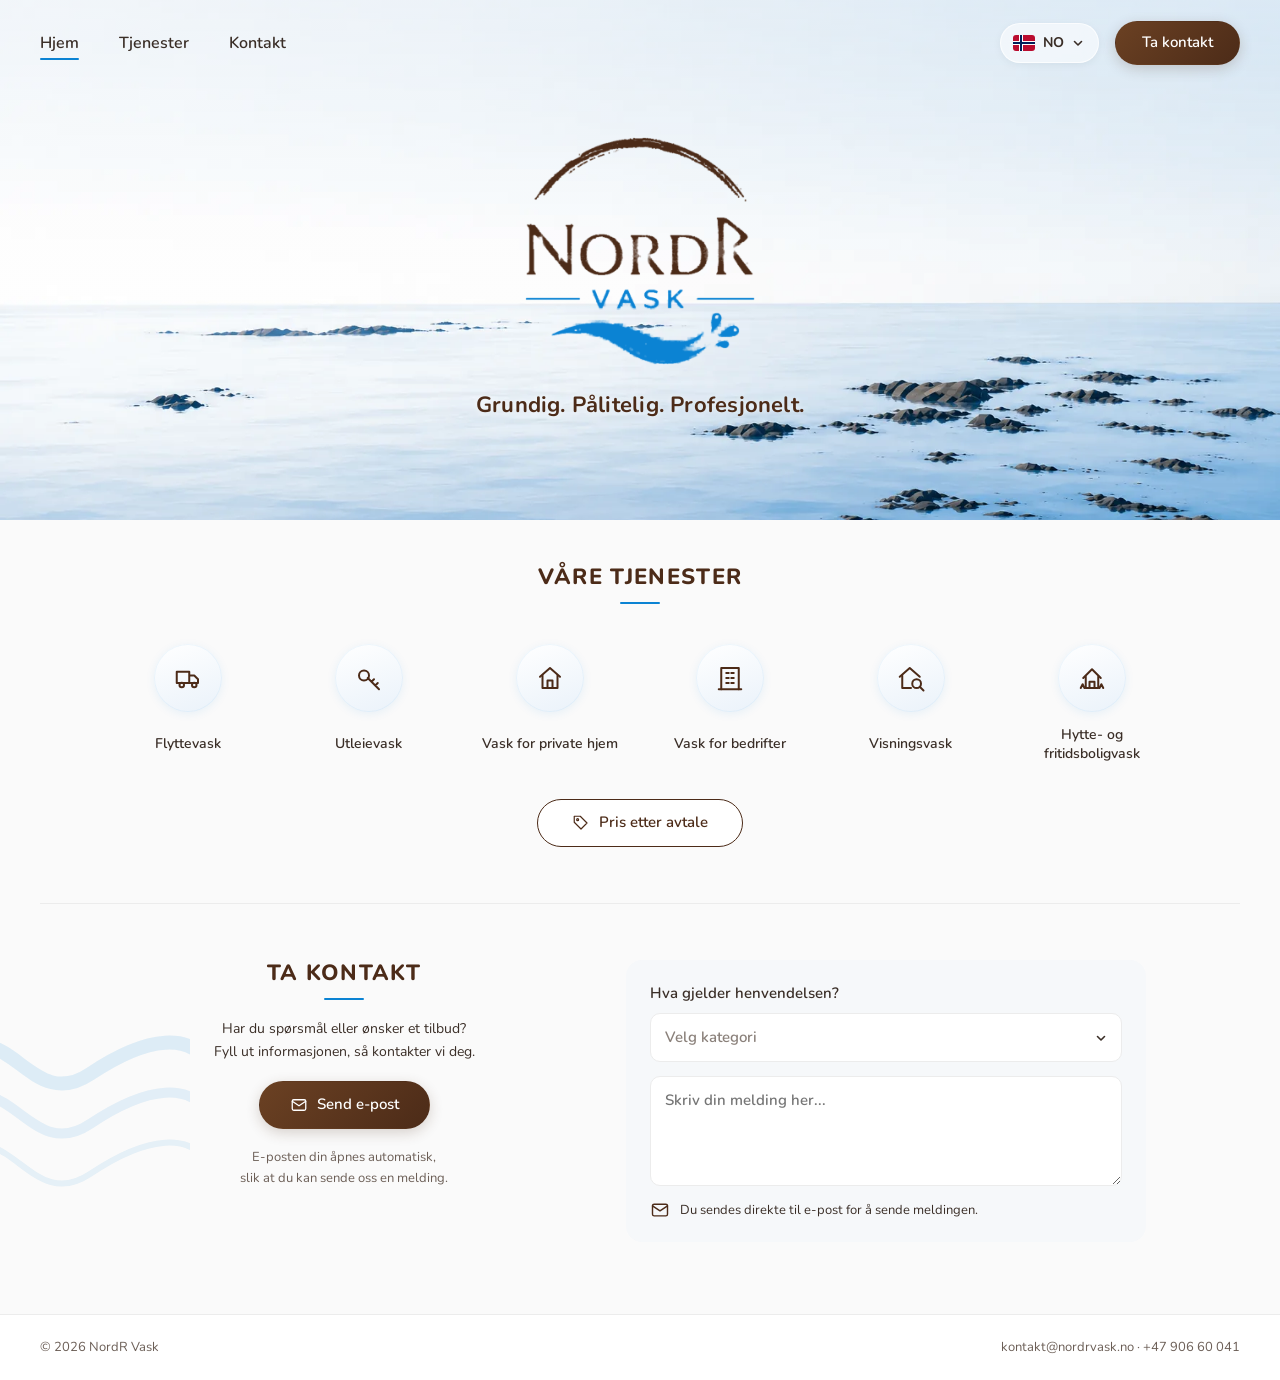
==== commit 85f2a97e: "Bruk den ekte logoen fra designpakken (PNG med gjennomsiktig bakgrunn) Co-Authored-By: Claude Opus 5" ====
--- a/index.html
+++ b/index.html
@@ -7,6 +7,8 @@
   <meta name="description" content="NordR Vask utfører flyttevask, utleievask, visningsvask og vask for private hjem, bedrifter og hytter. Pris etter avtale – ta kontakt for et tilbud.">
   <link rel="canonical" href="https://nordrvask.no/">
   <link rel="icon" href="assets/img/favicon.svg" type="image/svg+xml">
+  <link rel="icon" href="assets/img/favicon.png" type="image/png" sizes="64x64">
+  <link rel="apple-touch-icon" href="assets/img/logo.png">
   <meta property="og:type" content="website">
   <meta property="og:title" content="NordR Vask">
   <meta property="og:description" content="Grundig. Pålitelig. Profesjonelt. Flyttevask, utleievask, visningsvask og vask for hjem, bedrifter og hytter.">
@@ -16,6 +18,7 @@
   <link rel="preconnect" href="https://fonts.gstatic.com" crossorigin>
   <link rel="stylesheet" href="https://fonts.googleapis.com/css2?family=Nunito:wght@400;600;700;800&family=Cinzel:wght@600;700&display=swap">
   <link rel="preload" as="image" href="assets/img/hero-ocean.webp" type="image/webp">
+  <link rel="preload" as="image" href="assets/img/logo.png">
   <link rel="stylesheet" href="assets/css/style.css">
   <script type="application/ld+json">
   {
@@ -70,23 +73,7 @@
   <section class="hero" id="hjem" aria-label="Velkommen">
     <div class="hero-bg" role="img" aria-label="Stille hav med små skjær under lys himmel"></div>
     <div class="inner">
-      <svg class="logo" viewBox="0 0 320 214" role="img" aria-label="NordR Vask">
-        <path d="M38 104 C 84 26, 236 26, 282 104 C 232 44, 88 44, 38 104 Z" fill="#4C2B18"/>
-        <path d="M50 100 C 96 38, 224 38, 270 100" fill="none" stroke="#4C2B18" stroke-width="1.6" stroke-linecap="round" opacity=".55"/>
-        <path d="M44 106 C 70 70, 110 46, 160 40" fill="none" stroke="#4C2B18" stroke-width="1" stroke-linecap="round" opacity=".35"/>
-        <text x="160" y="140" text-anchor="middle" font-family="Cinzel, Georgia, serif" font-weight="700" fill="#4C2B18" letter-spacing="1"><tspan font-size="74">N</tspan><tspan font-size="52">ORD</tspan><tspan font-size="74">R</tspan></text>
-        <line x1="58" y1="163" x2="116" y2="163" stroke="#0B83D3" stroke-width="2" stroke-linecap="round"/>
-        <text x="160" y="170" text-anchor="middle" font-family="Nunito, Inter, sans-serif" font-weight="700" font-size="21" fill="#0B83D3" letter-spacing="8">VASK</text>
-        <line x1="204" y1="163" x2="262" y2="163" stroke="#0B83D3" stroke-width="2" stroke-linecap="round"/>
-        <g fill="none" stroke="#0B83D3" stroke-linecap="round">
-          <path d="M104 196 C 136 172, 170 208, 226 182" stroke-width="7"/>
-          <path d="M112 205 C 148 186, 178 214, 232 190" stroke-width="4.5" opacity=".85"/>
-          <path d="M126 211 C 156 200, 184 220, 226 200" stroke-width="2.5" opacity=".7"/>
-        </g>
-        <circle cx="240" cy="167" r="4.2" fill="#0B83D3"/>
-        <circle cx="251" cy="177" r="3" fill="#0B83D3"/>
-        <circle cx="236" cy="180" r="2" fill="#0B83D3"/>
-      </svg>
+      <img class="logo" src="assets/img/logo.png" width="567" height="561" alt="NordR Vask">
       <p class="tagline">Grundig. Pålitelig. Profesjonelt.</p>
       <div class="cta">
         <a class="btn btn-primary" href="#kontakt">Ta kontakt</a>
--- a/assets/css/style.css
+++ b/assets/css/style.css
@@ -58,8 +58,8 @@
 .hero{position:relative;min-height:520px;display:grid;place-items:center;text-align:center;overflow:hidden;isolation:isolate;padding-top:86px}
 .hero-bg{position:absolute;inset:0;z-index:-2;background-image:url("../img/hero-ocean.webp");background-size:cover;background-position:center 42%}
 .hero::before{content:"";position:absolute;inset:0;z-index:-1;background:linear-gradient(180deg,rgba(250,250,250,.55) 0%,rgba(250,250,250,.15) 40%,rgba(250,250,250,0) 65%)}
-.hero .inner{padding:0 var(--gutter) 56px;display:grid;justify-items:center;gap:22px;animation:rise .9s var(--ease) both}
-.logo{width:260px;max-width:100%;height:auto;display:block;filter:drop-shadow(0 1px 3px rgba(255,255,255,.9))}
+.hero .inner{padding:0 var(--gutter) 52px;display:grid;justify-items:center;gap:18px}
+.logo{width:240px;max-width:100%;height:auto;display:block}
 .tagline{font-weight:700;font-size:22px;color:var(--brun);letter-spacing:.01em;text-shadow:0 1px 6px rgba(255,255,255,.8)}
 .hero .cta{display:none}
 @keyframes rise{from{opacity:0;transform:translateY(12px)}to{opacity:1;transform:none}}
@@ -125,7 +125,7 @@
   .hero-bg{background-position:center 78%}
   .hero::before{background:linear-gradient(180deg,rgba(250,250,250,.85) 0%,rgba(250,250,250,.75) 45%,rgba(250,250,250,.25) 75%,rgba(250,250,250,0) 100%)}
   .hero .inner{padding:8px var(--gutter) 40px;gap:16px}
-  .logo{width:190px}
+  .logo{width:180px}
   .tagline{font-size:17px}
   .hero .cta{display:grid;gap:12px;justify-items:center;margin-top:6px}
   .hero .cta .btn{height:44px;min-width:186px;padding:0 26px}
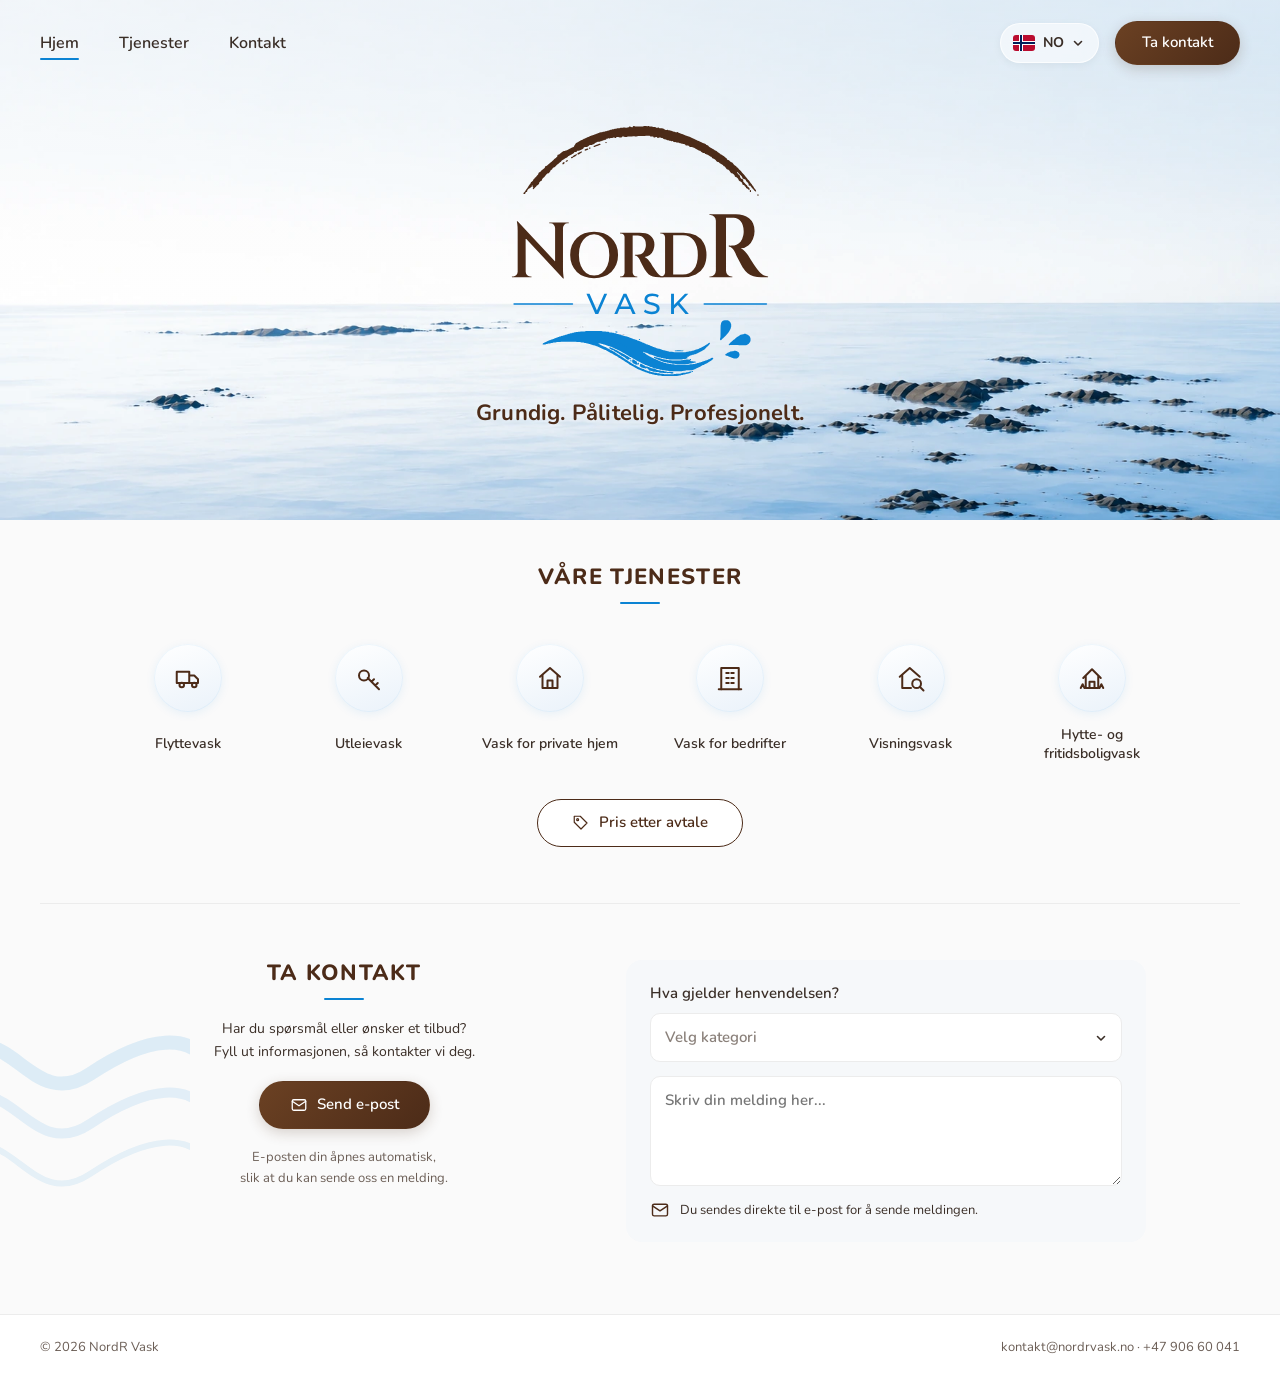
==== commit 7103d5f7: "Vektorisert logo og skarpere bilder – bort med det kornete uttrykket Co-Authored-By: Claude Opus 5 (" ====
--- a/index.html
+++ b/index.html
@@ -7,8 +7,7 @@
   <meta name="description" content="NordR Vask utfører flyttevask, utleievask, visningsvask og vask for private hjem, bedrifter og hytter. Pris etter avtale – ta kontakt for et tilbud.">
   <link rel="canonical" href="https://nordrvask.no/">
   <link rel="icon" href="assets/img/favicon.svg" type="image/svg+xml">
-  <link rel="icon" href="assets/img/favicon.png" type="image/png" sizes="64x64">
-  <link rel="apple-touch-icon" href="assets/img/logo.png">
+  <link rel="apple-touch-icon" href="assets/img/apple-touch-icon.png">
   <meta property="og:type" content="website">
   <meta property="og:title" content="NordR Vask">
   <meta property="og:description" content="Grundig. Pålitelig. Profesjonelt. Flyttevask, utleievask, visningsvask og vask for hjem, bedrifter og hytter.">
@@ -18,7 +17,7 @@
   <link rel="preconnect" href="https://fonts.gstatic.com" crossorigin>
   <link rel="stylesheet" href="https://fonts.googleapis.com/css2?family=Nunito:wght@400;600;700;800&family=Cinzel:wght@600;700&display=swap">
   <link rel="preload" as="image" href="assets/img/hero-ocean.webp" type="image/webp">
-  <link rel="preload" as="image" href="assets/img/logo.png">
+  <link rel="preload" as="image" href="assets/img/logo.svg">
   <link rel="stylesheet" href="assets/css/style.css">
   <script type="application/ld+json">
   {
@@ -73,7 +72,7 @@
   <section class="hero" id="hjem" aria-label="Velkommen">
     <div class="hero-bg" role="img" aria-label="Stille hav med små skjær under lys himmel"></div>
     <div class="inner">
-      <img class="logo" src="assets/img/logo.png" width="567" height="561" alt="NordR Vask">
+      <img class="logo" src="assets/img/logo.svg" width="551" height="540" alt="NordR Vask">
       <p class="tagline">Grundig. Pålitelig. Profesjonelt.</p>
       <div class="cta">
         <a class="btn btn-primary" href="#kontakt">Ta kontakt</a>
--- a/assets/css/style.css
+++ b/assets/css/style.css
@@ -59,7 +59,7 @@
 .hero-bg{position:absolute;inset:0;z-index:-2;background-image:url("../img/hero-ocean.webp");background-size:cover;background-position:center 42%}
 .hero::before{content:"";position:absolute;inset:0;z-index:-1;background:linear-gradient(180deg,rgba(250,250,250,.55) 0%,rgba(250,250,250,.15) 40%,rgba(250,250,250,0) 65%)}
 .hero .inner{padding:0 var(--gutter) 52px;display:grid;justify-items:center;gap:18px}
-.logo{width:240px;max-width:100%;height:auto;display:block}
+.logo{width:260px;max-width:100%;height:auto;display:block}
 .tagline{font-weight:700;font-size:22px;color:var(--brun);letter-spacing:.01em;text-shadow:0 1px 6px rgba(255,255,255,.8)}
 .hero .cta{display:none}
 @keyframes rise{from{opacity:0;transform:translateY(12px)}to{opacity:1;transform:none}}
@@ -125,7 +125,7 @@
   .hero-bg{background-position:center 78%}
   .hero::before{background:linear-gradient(180deg,rgba(250,250,250,.85) 0%,rgba(250,250,250,.75) 45%,rgba(250,250,250,.25) 75%,rgba(250,250,250,0) 100%)}
   .hero .inner{padding:8px var(--gutter) 40px;gap:16px}
-  .logo{width:180px}
+  .logo{width:190px}
   .tagline{font-size:17px}
   .hero .cta{display:grid;gap:12px;justify-items:center;margin-top:6px}
   .hero .cta .btn{height:44px;min-width:186px;padding:0 26px}
